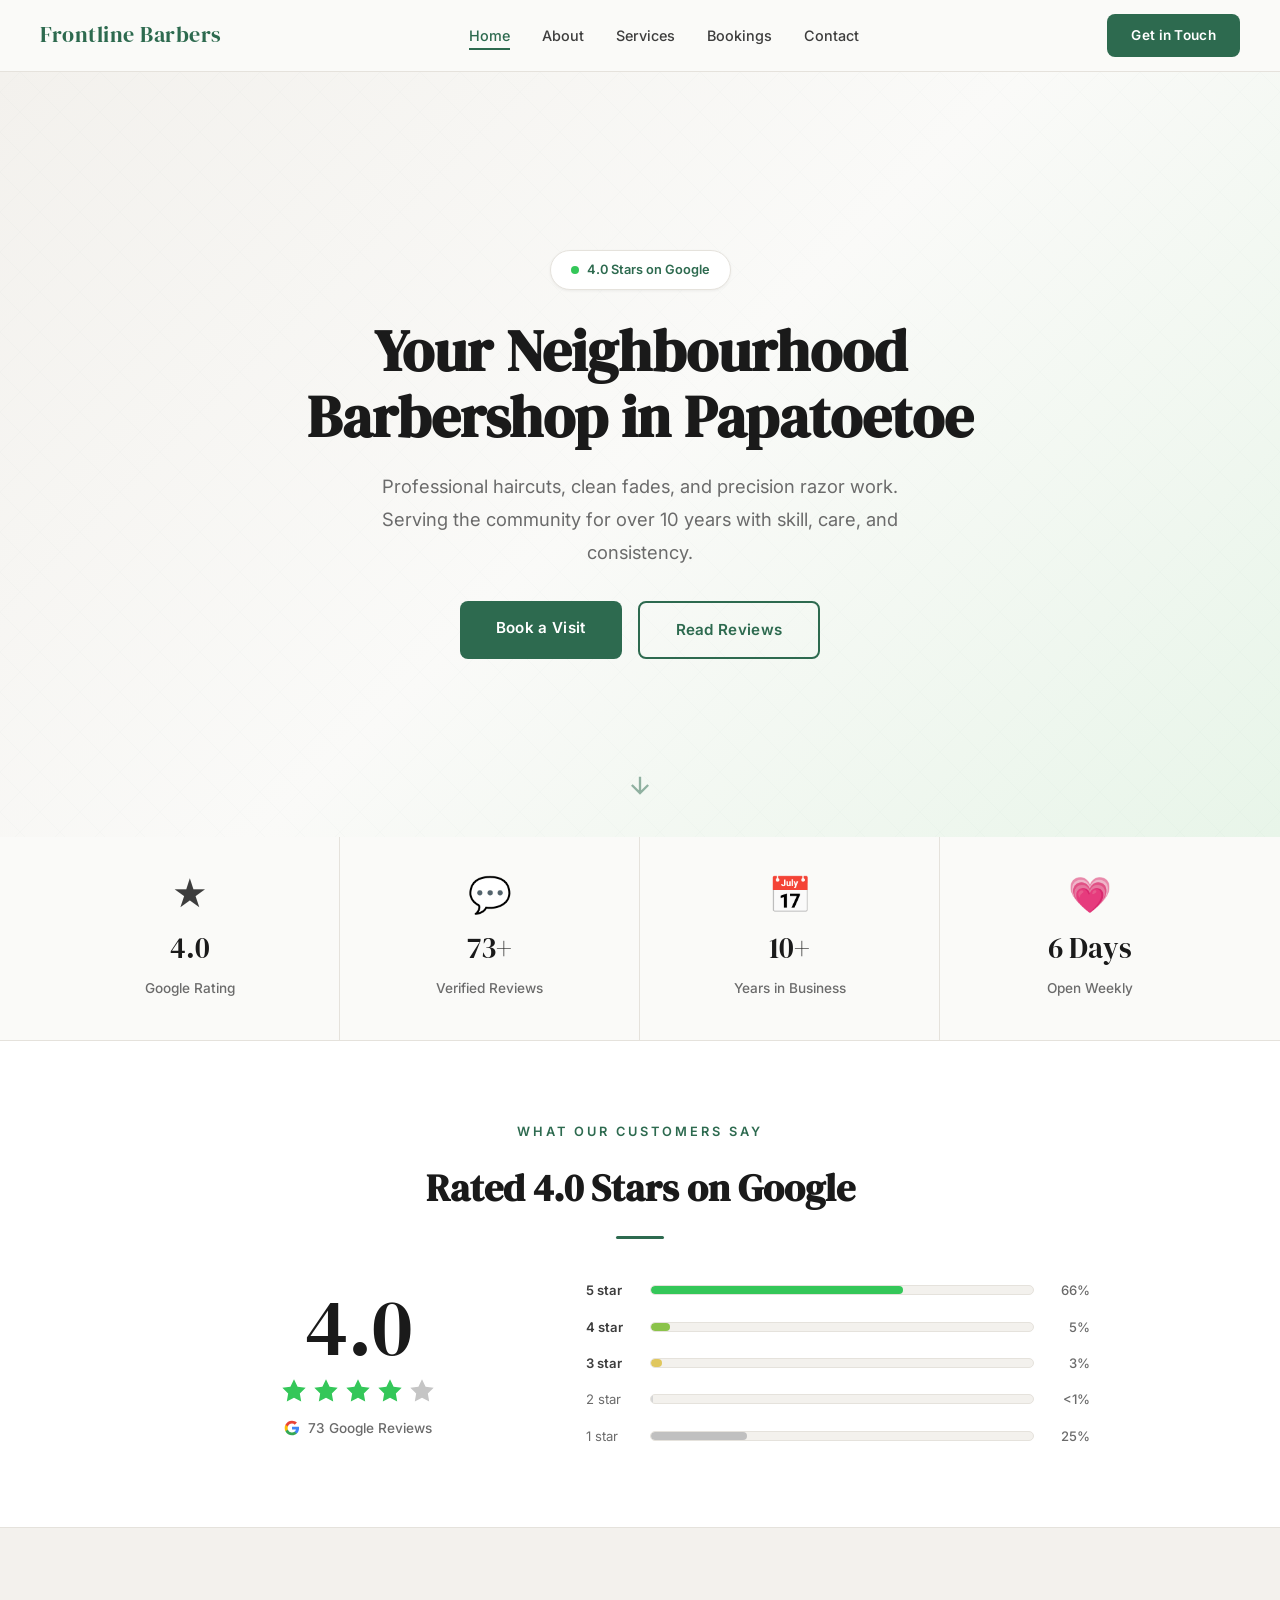
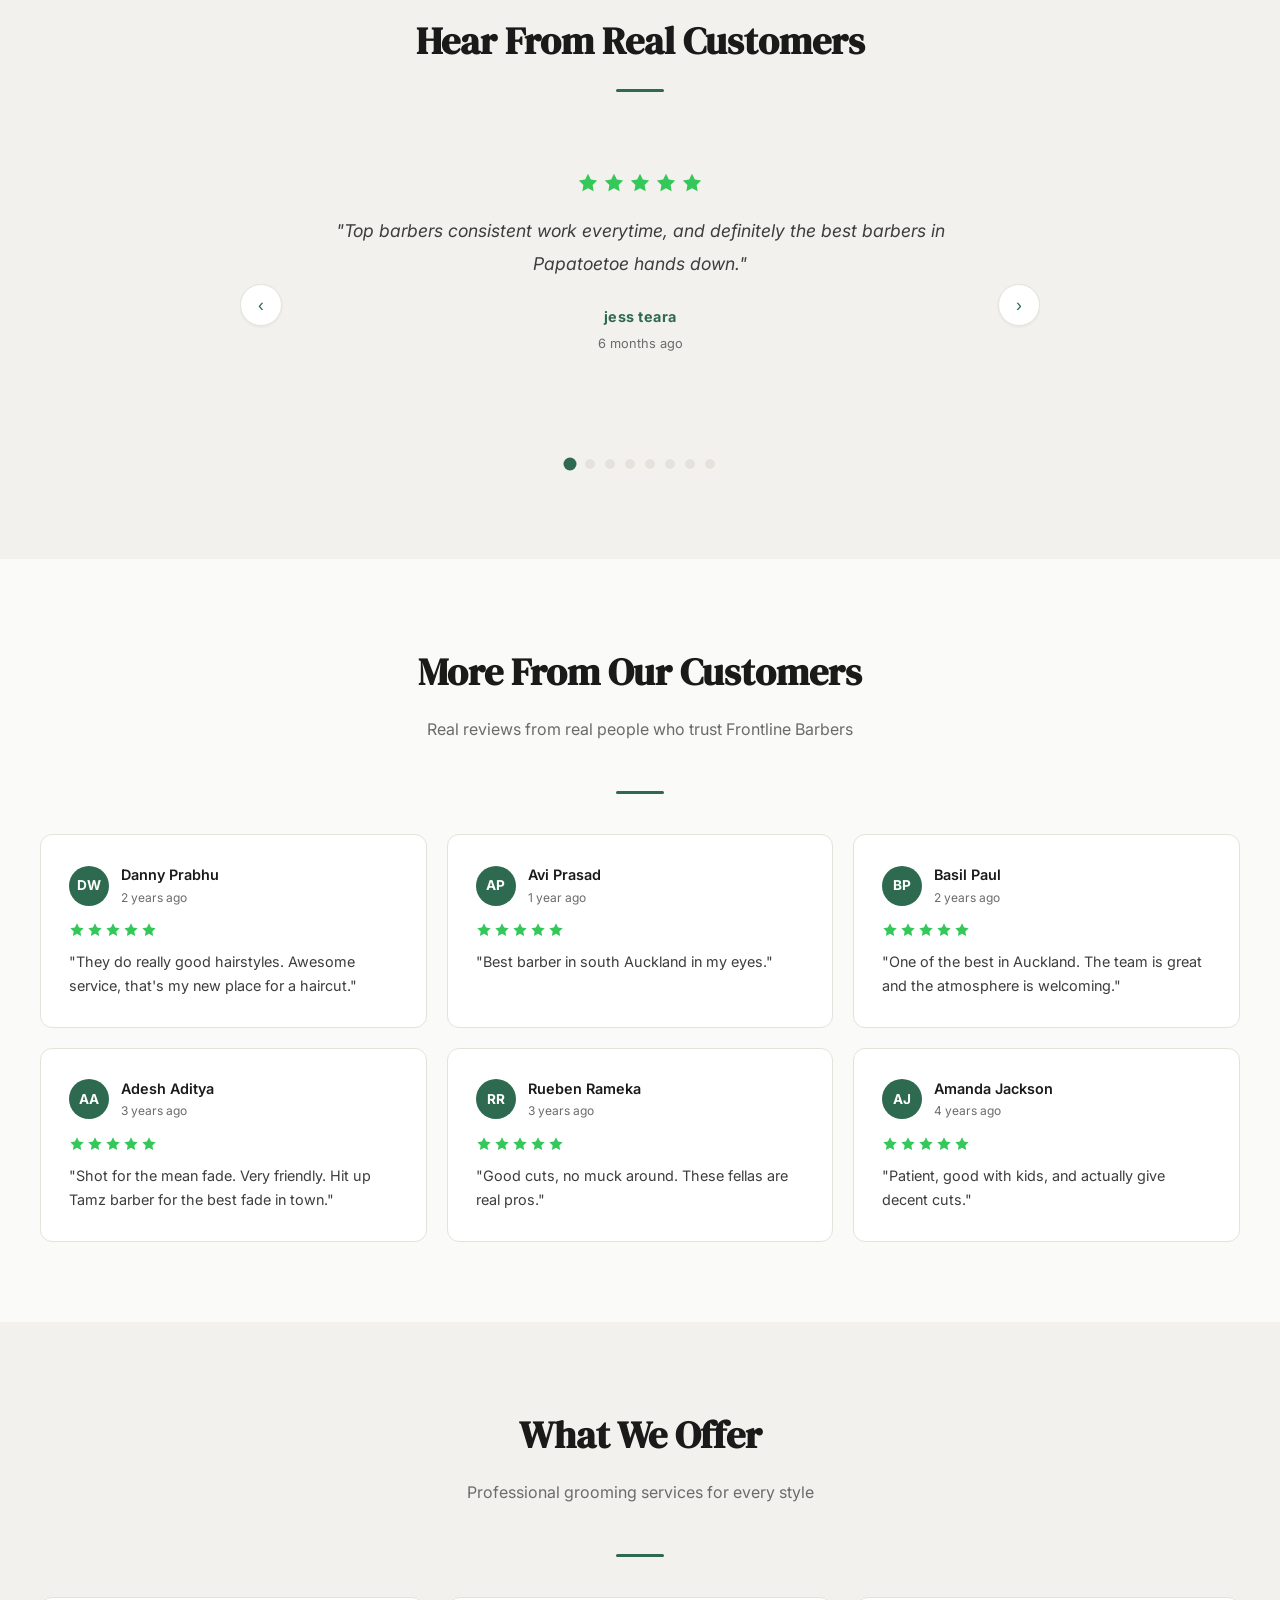
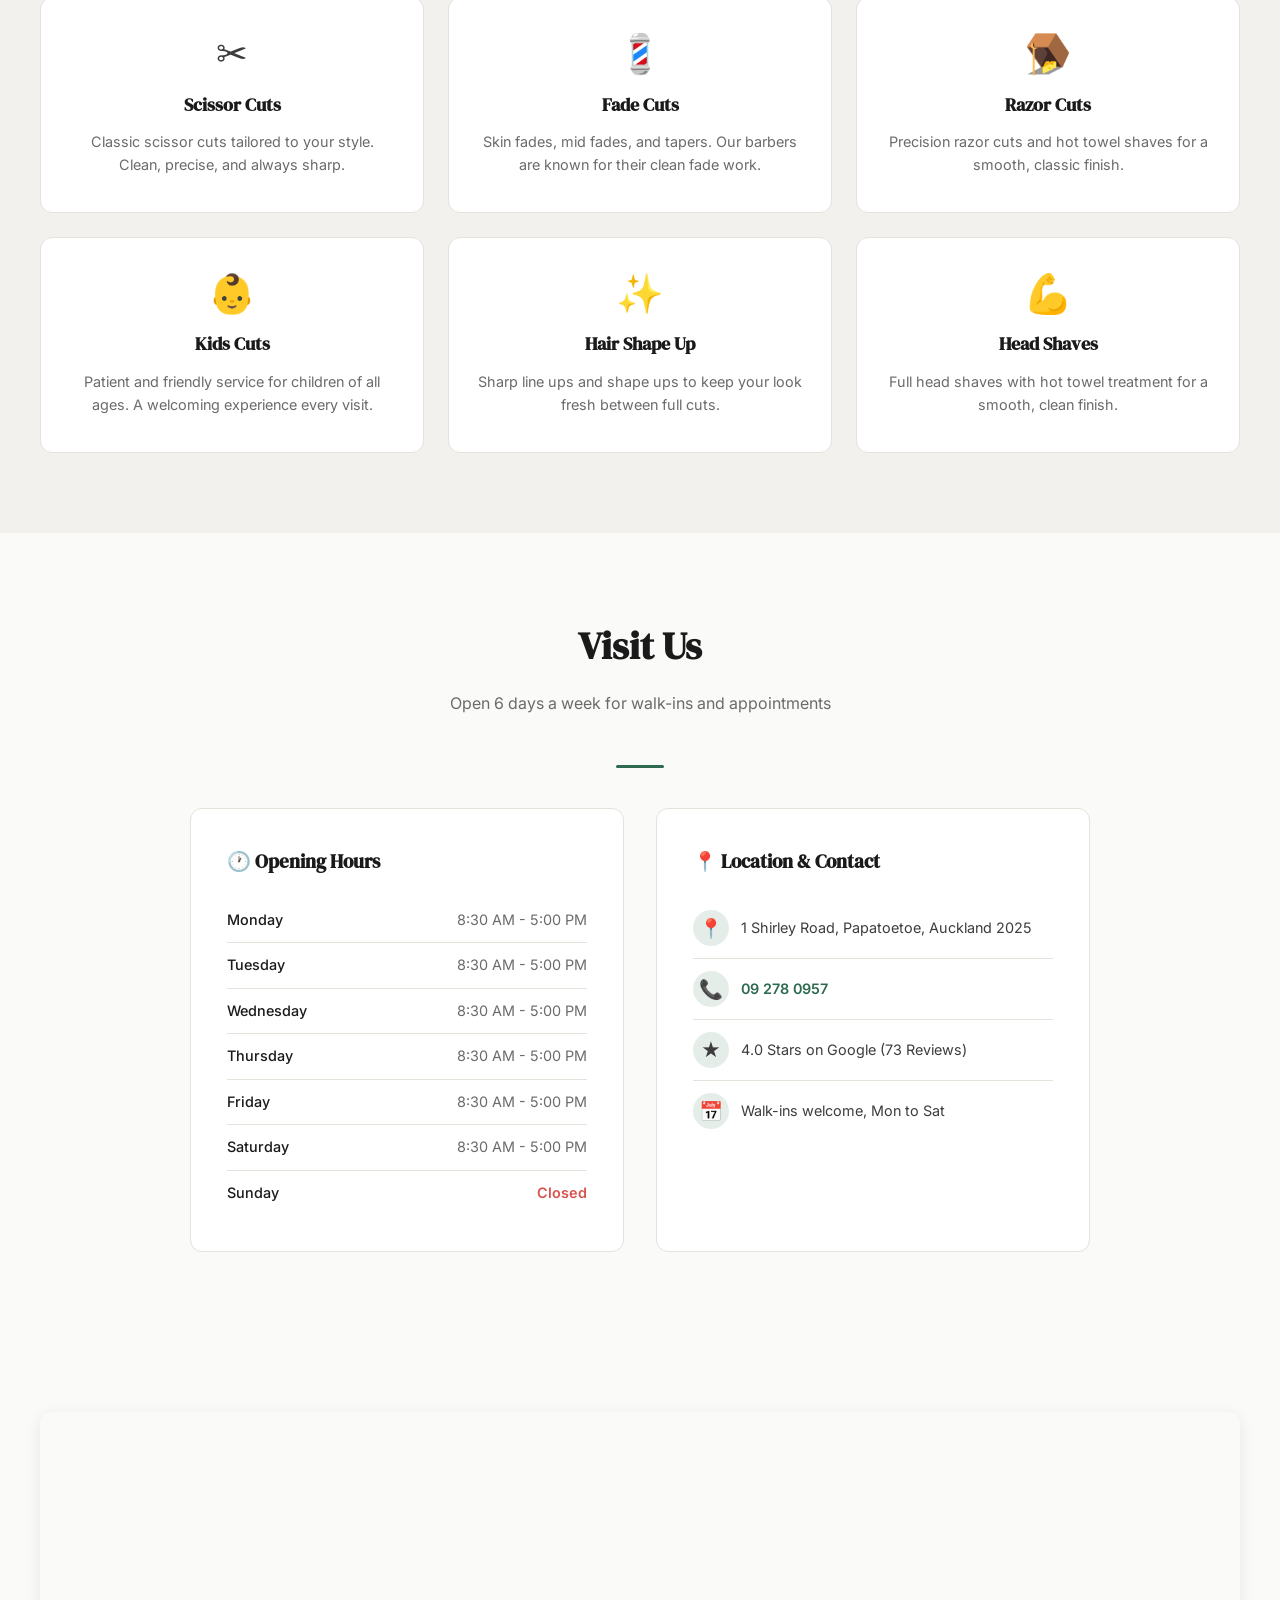
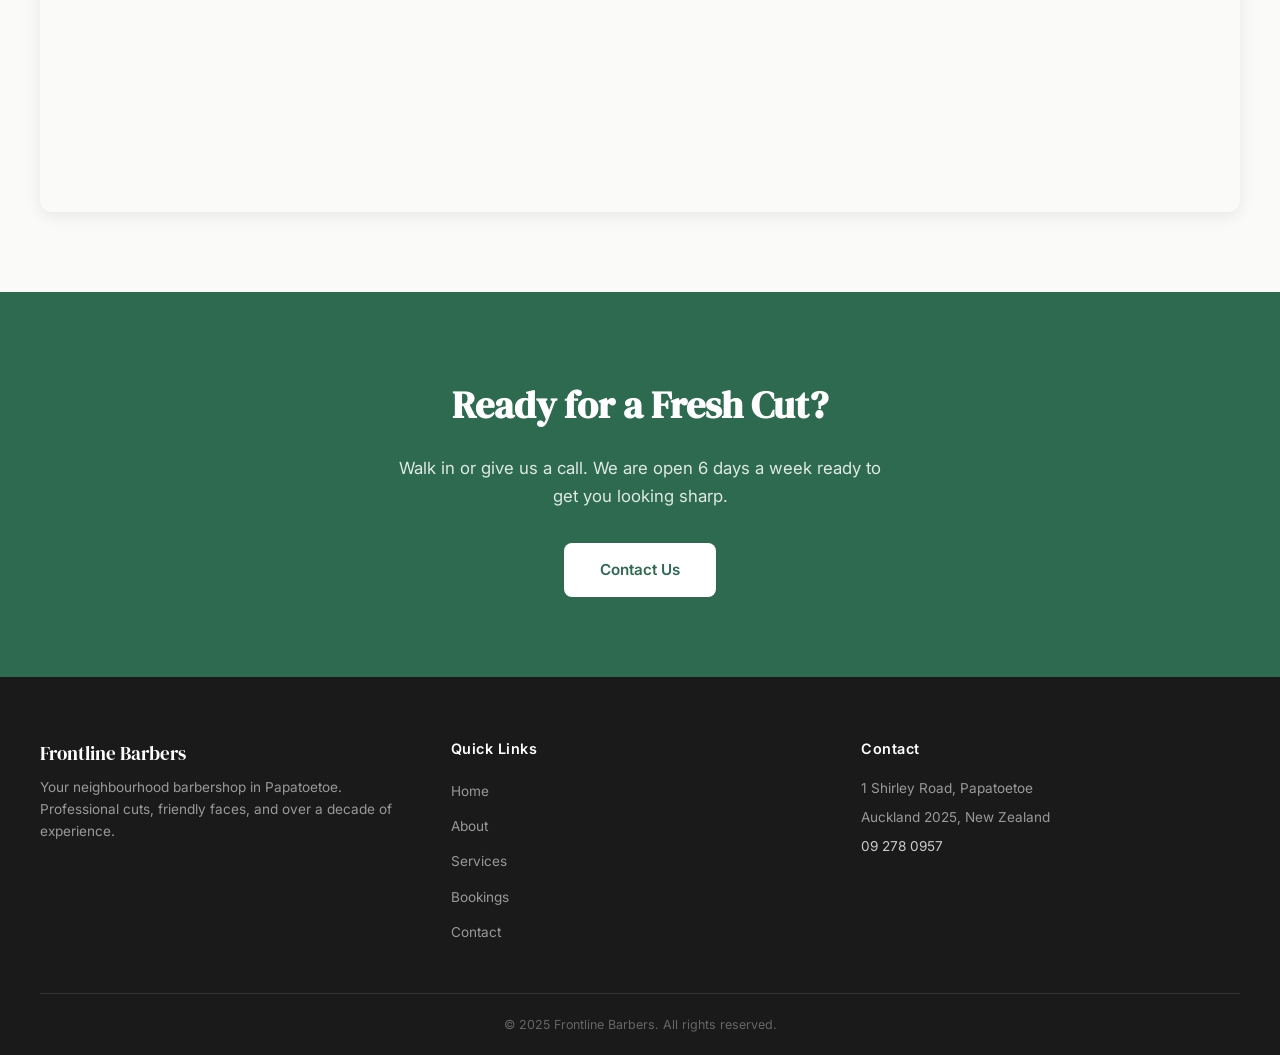
==== index.html @ 6a01b63f "feat: rebuild Frontline Barbers website with light palette and social proof focus" ====
<!DOCTYPE html>
<html lang="en">

<head>
    <meta charset="UTF-8">
    <meta name="viewport" content="width=device-width, initial-scale=1.0">
    <meta name="description"
        content="Frontline Barbers in Papatoetoe, Auckland. Rated 4.0 stars with 73+ Google reviews. Expert haircuts, fades, and razor cuts. Mon to Sat 8:30am to 5pm.">
    <title>Frontline Barbers | Papatoetoe's Trusted Barbershop</title>
    <link rel="preconnect" href="https://fonts.googleapis.com">
    <link rel="preconnect" href="https://fonts.gstatic.com" crossorigin>
    <link
        href="https://fonts.googleapis.com/css2?family=DM+Serif+Display&family=Inter:wght@300;400;500;600;700&display=swap"
        rel="stylesheet">
    <link rel="stylesheet" href="shared.css">
</head>

<body>
    <!-- ═══════════════ HEADER ═══════════════ -->
    <header class="site-header" id="site-header">
        <a href="./" class="logo">Frontline Barbers</a>
        <nav>
            <ul class="nav-links">
                <li><a href="./" class="active">Home</a></li>
                <li><a href="about/">About</a></li>
                <li><a href="services/">Services</a></li>
                <li><a href="bookings/">Bookings</a></li>
                <li><a href="contact/">Contact</a></li>
            </ul>
        </nav>
        <a href="contact/" class="header-cta">Get in Touch</a>
        <button class="hamburger" id="hamburger" aria-label="Menu">&#9776;</button>
    </header>

    <div class="mobile-nav" id="mobile-nav">
        <a href="./" class="active">Home</a>
        <a href="about/">About</a>
        <a href="services/">Services</a>
        <a href="bookings/">Bookings</a>
        <a href="contact/">Contact</a>
        <a href="contact/" class="mobile-cta">Get in Touch</a>
    </div>

    <!-- ═══════════════ HERO ═══════════════ -->
    <section class="hero" id="hero">
        <div class="hero-content">
            <div class="hero-badge">
                <span class="badge-dot"></span>
                4.0 Stars on Google
            </div>
            <h1>Your Neighbourhood Barbershop in Papatoetoe</h1>
            <p>Professional haircuts, clean fades, and precision razor work. Serving the community for over 10 years with skill, care, and consistency.</p>
            <div class="hero-actions">
                <a href="bookings/" class="btn-primary">Book a Visit</a>
                <a href="#reviews" class="btn-outline">Read Reviews</a>
            </div>
        </div>
        <div class="scroll-indicator">
            <svg viewBox="0 0 24 24"><path d="M12 5v14M5 12l7 7 7-7"/></svg>
        </div>
    </section>

    <!-- ═══════════════ TRUST STRIP ═══════════════ -->
    <section class="section" style="padding-top:0;padding-bottom:0;">
        <div class="trust-strip fade-in">
            <div class="trust-item">
                <div class="trust-icon">&#9733;</div>
                <div class="trust-number">4.0</div>
                <div class="trust-label">Google Rating</div>
            </div>
            <div class="trust-item">
                <div class="trust-icon">&#128172;</div>
                <div class="trust-number">73+</div>
                <div class="trust-label">Verified Reviews</div>
            </div>
            <div class="trust-item">
                <div class="trust-icon">&#128197;</div>
                <div class="trust-number">10+</div>
                <div class="trust-label">Years in Business</div>
            </div>
            <div class="trust-item">
                <div class="trust-icon">&#128151;</div>
                <div class="trust-number">6 Days</div>
                <div class="trust-label">Open Weekly</div>
            </div>
        </div>
    </section>

    <!-- ═══════════════ SOCIAL PROOF ═══════════════ -->
    <section class="social-proof-section" id="reviews">
        <p class="section-subtitle" style="margin-bottom:12px;font-size:0.8rem;font-weight:600;letter-spacing:3px;text-transform:uppercase;color:var(--color-accent);">What our customers say</p>
        <h2 class="section-title">Rated 4.0 Stars on Google</h2>
        <div class="accent-rule"></div>

        <div class="social-proof-grid">
            <div class="rating-left fade-in">
                <div class="rating-number" id="rating-counter">4.0</div>
                <div class="star-row" id="star-row">
                    <svg class="star-svg" viewBox="0 0 24 24"><polygon points="12,2 15.09,8.26 22,9.27 17,14.14 18.18,21.02 12,17.77 5.82,21.02 7,14.14 2,9.27 8.91,8.26" fill="#34C759"/></svg>
                    <svg class="star-svg" viewBox="0 0 24 24"><polygon points="12,2 15.09,8.26 22,9.27 17,14.14 18.18,21.02 12,17.77 5.82,21.02 7,14.14 2,9.27 8.91,8.26" fill="#34C759"/></svg>
                    <svg class="star-svg" viewBox="0 0 24 24"><polygon points="12,2 15.09,8.26 22,9.27 17,14.14 18.18,21.02 12,17.77 5.82,21.02 7,14.14 2,9.27 8.91,8.26" fill="#34C759"/></svg>
                    <svg class="star-svg" viewBox="0 0 24 24"><polygon points="12,2 15.09,8.26 22,9.27 17,14.14 18.18,21.02 12,17.77 5.82,21.02 7,14.14 2,9.27 8.91,8.26" fill="#34C759"/></svg>
                    <svg class="star-svg" viewBox="0 0 24 24">
                        <defs><linearGradient id="half-star"><stop offset="0%" stop-color="#34C759"/><stop offset="0%" stop-color="#C5C5C5"/></linearGradient></defs>
                        <polygon points="12,2 15.09,8.26 22,9.27 17,14.14 18.18,21.02 12,17.77 5.82,21.02 7,14.14 2,9.27 8.91,8.26" fill="#C5C5C5"/>
                    </svg>
                </div>
                <div class="rating-label">
                    <svg class="google-g" viewBox="0 0 24 24">
                        <path d="M22.56 12.25c0-.78-.07-1.53-.2-2.25H12v4.26h5.92a5.06 5.06 0 01-2.2 3.32v2.77h3.57c2.08-1.92 3.28-4.74 3.28-8.1z" fill="#4285F4"/>
                        <path d="M12 23c2.97 0 5.46-.98 7.28-2.66l-3.57-2.77c-.98.66-2.23 1.06-3.71 1.06-2.86 0-5.29-1.93-6.16-4.53H2.18v2.84C3.99 20.53 7.7 23 12 23z" fill="#34A853"/>
                        <path d="M5.84 14.09c-.22-.66-.35-1.36-.35-2.09s.13-1.43.35-2.09V7.07H2.18C1.43 8.55 1 10.22 1 12s.43 3.45 1.18 4.93l2.85-2.22.81-.62z" fill="#FBBC05"/>
                        <path d="M12 5.38c1.62 0 3.06.56 4.21 1.64l3.15-3.15C17.45 2.09 14.97 1 12 1 7.7 1 3.99 3.47 2.18 7.07l3.66 2.84c.87-2.6 3.3-4.53 6.16-4.53z" fill="#EA4335"/>
                    </svg>
                    73 Google Reviews
                </div>
            </div>

            <div class="bars-right">
                <div class="bar-row" data-delay="0">
                    <span class="bar-label">5 star</span>
                    <div class="bar-track">
                        <div class="bar-fill star-5" data-width="66"></div>
                    </div>
                    <span class="bar-percent">66%</span>
                </div>
                <div class="bar-row" data-delay="100">
                    <span class="bar-label">4 star</span>
                    <div class="bar-track">
                        <div class="bar-fill star-4" data-width="5"></div>
                    </div>
                    <span class="bar-percent">5%</span>
                </div>
                <div class="bar-row" data-delay="200">
                    <span class="bar-label">3 star</span>
                    <div class="bar-track">
                        <div class="bar-fill star-3" data-width="3"></div>
                    </div>
                    <span class="bar-percent">3%</span>
                </div>
                <div class="bar-row low-star" data-delay="300">
                    <span class="bar-label">2 star</span>
                    <div class="bar-track">
                        <div class="bar-fill star-2" style="width:2px !important;"></div>
                    </div>
                    <span class="bar-percent">&lt;1%</span>
                </div>
                <div class="bar-row low-star" data-delay="400">
                    <span class="bar-label">1 star</span>
                    <div class="bar-track">
                        <div class="bar-fill star-1" data-width="25"></div>
                    </div>
                    <span class="bar-percent">25%</span>
                </div>
            </div>
        </div>
    </section>

    <!-- ═══════════════ FEATURED REVIEWS CAROUSEL ═══════════════ -->
    <section class="section section-dark">
        <h2 class="section-title fade-in">Hear From Real Customers</h2>
        <div class="accent-rule"></div>

        <div class="review-carousel-wrapper">
            <button class="carousel-nav carousel-prev" id="carousel-prev" aria-label="Previous review">&#8249;</button>
            <button class="carousel-nav carousel-next" id="carousel-next" aria-label="Next review">&#8250;</button>

            <div class="review-carousel" id="review-carousel">
                <div class="review-slide">
                    <div class="review-stars">
                        <svg viewBox="0 0 24 24"><polygon points="12,2 15.09,8.26 22,9.27 17,14.14 18.18,21.02 12,17.77 5.82,21.02 7,14.14 2,9.27 8.91,8.26" fill="#34C759"/></svg>
                        <svg viewBox="0 0 24 24"><polygon points="12,2 15.09,8.26 22,9.27 17,14.14 18.18,21.02 12,17.77 5.82,21.02 7,14.14 2,9.27 8.91,8.26" fill="#34C759"/></svg>
                        <svg viewBox="0 0 24 24"><polygon points="12,2 15.09,8.26 22,9.27 17,14.14 18.18,21.02 12,17.77 5.82,21.02 7,14.14 2,9.27 8.91,8.26" fill="#34C759"/></svg>
                        <svg viewBox="0 0 24 24"><polygon points="12,2 15.09,8.26 22,9.27 17,14.14 18.18,21.02 12,17.77 5.82,21.02 7,14.14 2,9.27 8.91,8.26" fill="#34C759"/></svg>
                        <svg viewBox="0 0 24 24"><polygon points="12,2 15.09,8.26 22,9.27 17,14.14 18.18,21.02 12,17.77 5.82,21.02 7,14.14 2,9.27 8.91,8.26" fill="#34C759"/></svg>
                    </div>
                    <p class="review-text">"Top barbers consistent work everytime, and definitely the best barbers in Papatoetoe hands down."</p>
                    <p class="review-author">jess teara</p>
                    <p class="review-time">6 months ago</p>
                </div>

                <div class="review-slide">
                    <div class="review-stars">
                        <svg viewBox="0 0 24 24"><polygon points="12,2 15.09,8.26 22,9.27 17,14.14 18.18,21.02 12,17.77 5.82,21.02 7,14.14 2,9.27 8.91,8.26" fill="#34C759"/></svg>
                        <svg viewBox="0 0 24 24"><polygon points="12,2 15.09,8.26 22,9.27 17,14.14 18.18,21.02 12,17.77 5.82,21.02 7,14.14 2,9.27 8.91,8.26" fill="#34C759"/></svg>
                        <svg viewBox="0 0 24 24"><polygon points="12,2 15.09,8.26 22,9.27 17,14.14 18.18,21.02 12,17.77 5.82,21.02 7,14.14 2,9.27 8.91,8.26" fill="#34C759"/></svg>
                        <svg viewBox="0 0 24 24"><polygon points="12,2 15.09,8.26 22,9.27 17,14.14 18.18,21.02 12,17.77 5.82,21.02 7,14.14 2,9.27 8.91,8.26" fill="#34C759"/></svg>
                        <svg viewBox="0 0 24 24"><polygon points="12,2 15.09,8.26 22,9.27 17,14.14 18.18,21.02 12,17.77 5.82,21.02 7,14.14 2,9.27 8.91,8.26" fill="#34C759"/></svg>
                    </div>
                    <p class="review-text">"Great haircuts very professional good barbers been going for many years. I would recommend this barbershop to anyone."</p>
                    <p class="review-author">takbeer ali</p>
                    <p class="review-time">1 year ago</p>
                </div>

                <div class="review-slide">
                    <div class="review-stars">
                        <svg viewBox="0 0 24 24"><polygon points="12,2 15.09,8.26 22,9.27 17,14.14 18.18,21.02 12,17.77 5.82,21.02 7,14.14 2,9.27 8.91,8.26" fill="#34C759"/></svg>
                        <svg viewBox="0 0 24 24"><polygon points="12,2 15.09,8.26 22,9.27 17,14.14 18.18,21.02 12,17.77 5.82,21.02 7,14.14 2,9.27 8.91,8.26" fill="#34C759"/></svg>
                        <svg viewBox="0 0 24 24"><polygon points="12,2 15.09,8.26 22,9.27 17,14.14 18.18,21.02 12,17.77 5.82,21.02 7,14.14 2,9.27 8.91,8.26" fill="#34C759"/></svg>
                        <svg viewBox="0 0 24 24"><polygon points="12,2 15.09,8.26 22,9.27 17,14.14 18.18,21.02 12,17.77 5.82,21.02 7,14.14 2,9.27 8.91,8.26" fill="#34C759"/></svg>
                        <svg viewBox="0 0 24 24"><polygon points="12,2 15.09,8.26 22,9.27 17,14.14 18.18,21.02 12,17.77 5.82,21.02 7,14.14 2,9.27 8.91,8.26" fill="#34C759"/></svg>
                    </div>
                    <p class="review-text">"They did an amazing job, was very friendly and talkative and very professional. Best barbers around, been taking my kids for 5 years now."</p>
                    <p class="review-author">Faniza Ali</p>
                    <p class="review-time">1 year ago</p>
                </div>

                <div class="review-slide">
                    <div class="review-stars">
                        <svg viewBox="0 0 24 24"><polygon points="12,2 15.09,8.26 22,9.27 17,14.14 18.18,21.02 12,17.77 5.82,21.02 7,14.14 2,9.27 8.91,8.26" fill="#34C759"/></svg>
                        <svg viewBox="0 0 24 24"><polygon points="12,2 15.09,8.26 22,9.27 17,14.14 18.18,21.02 12,17.77 5.82,21.02 7,14.14 2,9.27 8.91,8.26" fill="#34C759"/></svg>
                        <svg viewBox="0 0 24 24"><polygon points="12,2 15.09,8.26 22,9.27 17,14.14 18.18,21.02 12,17.77 5.82,21.02 7,14.14 2,9.27 8.91,8.26" fill="#34C759"/></svg>
                        <svg viewBox="0 0 24 24"><polygon points="12,2 15.09,8.26 22,9.27 17,14.14 18.18,21.02 12,17.77 5.82,21.02 7,14.14 2,9.27 8.91,8.26" fill="#34C759"/></svg>
                        <svg viewBox="0 0 24 24"><polygon points="12,2 15.09,8.26 22,9.27 17,14.14 18.18,21.02 12,17.77 5.82,21.02 7,14.14 2,9.27 8.91,8.26" fill="#34C759"/></svg>
                    </div>
                    <p class="review-text">"Awesome service. Fixed my son's terrible haircut he got from another barber down the road. They took their time with his hair. Happy with the outcome. Will definitely be back."</p>
                    <p class="review-author">Barbara N</p>
                    <p class="review-time">2 years ago</p>
                </div>

                <div class="review-slide">
                    <div class="review-stars">
                        <svg viewBox="0 0 24 24"><polygon points="12,2 15.09,8.26 22,9.27 17,14.14 18.18,21.02 12,17.77 5.82,21.02 7,14.14 2,9.27 8.91,8.26" fill="#34C759"/></svg>
                        <svg viewBox="0 0 24 24"><polygon points="12,2 15.09,8.26 22,9.27 17,14.14 18.18,21.02 12,17.77 5.82,21.02 7,14.14 2,9.27 8.91,8.26" fill="#34C759"/></svg>
                        <svg viewBox="0 0 24 24"><polygon points="12,2 15.09,8.26 22,9.27 17,14.14 18.18,21.02 12,17.77 5.82,21.02 7,14.14 2,9.27 8.91,8.26" fill="#34C759"/></svg>
                        <svg viewBox="0 0 24 24"><polygon points="12,2 15.09,8.26 22,9.27 17,14.14 18.18,21.02 12,17.77 5.82,21.02 7,14.14 2,9.27 8.91,8.26" fill="#34C759"/></svg>
                        <svg viewBox="0 0 24 24"><polygon points="12,2 15.09,8.26 22,9.27 17,14.14 18.18,21.02 12,17.77 5.82,21.02 7,14.14 2,9.27 8.91,8.26" fill="#34C759"/></svg>
                    </div>
                    <p class="review-text">"One of the best in Auckland. The team is great. Great haircuts with reasonable prices. Tamrez and Team are Superstars."</p>
                    <p class="review-author">Mohammed Shah</p>
                    <p class="review-time">2 years ago</p>
                </div>

                <div class="review-slide">
                    <div class="review-stars">
                        <svg viewBox="0 0 24 24"><polygon points="12,2 15.09,8.26 22,9.27 17,14.14 18.18,21.02 12,17.77 5.82,21.02 7,14.14 2,9.27 8.91,8.26" fill="#34C759"/></svg>
                        <svg viewBox="0 0 24 24"><polygon points="12,2 15.09,8.26 22,9.27 17,14.14 18.18,21.02 12,17.77 5.82,21.02 7,14.14 2,9.27 8.91,8.26" fill="#34C759"/></svg>
                        <svg viewBox="0 0 24 24"><polygon points="12,2 15.09,8.26 22,9.27 17,14.14 18.18,21.02 12,17.77 5.82,21.02 7,14.14 2,9.27 8.91,8.26" fill="#34C759"/></svg>
                        <svg viewBox="0 0 24 24"><polygon points="12,2 15.09,8.26 22,9.27 17,14.14 18.18,21.02 12,17.77 5.82,21.02 7,14.14 2,9.27 8.91,8.26" fill="#34C759"/></svg>
                        <svg viewBox="0 0 24 24"><polygon points="12,2 15.09,8.26 22,9.27 17,14.14 18.18,21.02 12,17.77 5.82,21.02 7,14.14 2,9.27 8.91,8.26" fill="#34C759"/></svg>
                    </div>
                    <p class="review-text">"We are from Brisbane and I was looking for a last min barber for my son. This barber was really good. Gave exactly what my son asked for. Reasonable price, highly recommend."</p>
                    <p class="review-author">New Era Netball Club</p>
                    <p class="review-time">3 years ago</p>
                </div>

                <div class="review-slide">
                    <div class="review-stars">
                        <svg viewBox="0 0 24 24"><polygon points="12,2 15.09,8.26 22,9.27 17,14.14 18.18,21.02 12,17.77 5.82,21.02 7,14.14 2,9.27 8.91,8.26" fill="#34C759"/></svg>
                        <svg viewBox="0 0 24 24"><polygon points="12,2 15.09,8.26 22,9.27 17,14.14 18.18,21.02 12,17.77 5.82,21.02 7,14.14 2,9.27 8.91,8.26" fill="#34C759"/></svg>
                        <svg viewBox="0 0 24 24"><polygon points="12,2 15.09,8.26 22,9.27 17,14.14 18.18,21.02 12,17.77 5.82,21.02 7,14.14 2,9.27 8.91,8.26" fill="#34C759"/></svg>
                        <svg viewBox="0 0 24 24"><polygon points="12,2 15.09,8.26 22,9.27 17,14.14 18.18,21.02 12,17.77 5.82,21.02 7,14.14 2,9.27 8.91,8.26" fill="#34C759"/></svg>
                        <svg viewBox="0 0 24 24"><polygon points="12,2 15.09,8.26 22,9.27 17,14.14 18.18,21.02 12,17.77 5.82,21.02 7,14.14 2,9.27 8.91,8.26" fill="#34C759"/></svg>
                    </div>
                    <p class="review-text">"Taken my partner here twice now. Absolute best! Good cuts, no muck around. These fellas are real pros."</p>
                    <p class="review-author">Bronwyn Bell</p>
                    <p class="review-time">2 years ago</p>
                </div>

                <div class="review-slide">
                    <div class="review-stars">
                        <svg viewBox="0 0 24 24"><polygon points="12,2 15.09,8.26 22,9.27 17,14.14 18.18,21.02 12,17.77 5.82,21.02 7,14.14 2,9.27 8.91,8.26" fill="#34C759"/></svg>
                        <svg viewBox="0 0 24 24"><polygon points="12,2 15.09,8.26 22,9.27 17,14.14 18.18,21.02 12,17.77 5.82,21.02 7,14.14 2,9.27 8.91,8.26" fill="#34C759"/></svg>
                        <svg viewBox="0 0 24 24"><polygon points="12,2 15.09,8.26 22,9.27 17,14.14 18.18,21.02 12,17.77 5.82,21.02 7,14.14 2,9.27 8.91,8.26" fill="#34C759"/></svg>
                        <svg viewBox="0 0 24 24"><polygon points="12,2 15.09,8.26 22,9.27 17,14.14 18.18,21.02 12,17.77 5.82,21.02 7,14.14 2,9.27 8.91,8.26" fill="#34C759"/></svg>
                        <svg viewBox="0 0 24 24"><polygon points="12,2 15.09,8.26 22,9.27 17,14.14 18.18,21.02 12,17.77 5.82,21.02 7,14.14 2,9.27 8.91,8.26" fill="#34C759"/></svg>
                    </div>
                    <p class="review-text">"Come here since my son was 1 years old, he's now 10. They do really good hairstyles, awesome service."</p>
                    <p class="review-author">Rosa Leuelu</p>
                    <p class="review-time">4 years ago</p>
                </div>
            </div>

            <div class="carousel-dots" id="carousel-dots"></div>
        </div>
    </section>

    <!-- ═══════════════ REVIEW WALL ═══════════════ -->
    <section class="section">
        <h2 class="section-title fade-in">More From Our Customers</h2>
        <p class="section-subtitle">Real reviews from real people who trust Frontline Barbers</p>
        <div class="accent-rule"></div>

        <div class="review-wall">
            <div class="review-card fade-in">
                <div class="review-card-header">
                    <div class="review-avatar">DW</div>
                    <div class="review-card-meta">
                        <div class="review-card-name">Danny Prabhu</div>
                        <div class="review-card-date">2 years ago</div>
                    </div>
                </div>
                <div class="review-card-stars">
                    <svg viewBox="0 0 24 24"><polygon points="12,2 15.09,8.26 22,9.27 17,14.14 18.18,21.02 12,17.77 5.82,21.02 7,14.14 2,9.27 8.91,8.26" fill="#34C759"/></svg>
                    <svg viewBox="0 0 24 24"><polygon points="12,2 15.09,8.26 22,9.27 17,14.14 18.18,21.02 12,17.77 5.82,21.02 7,14.14 2,9.27 8.91,8.26" fill="#34C759"/></svg>
                    <svg viewBox="0 0 24 24"><polygon points="12,2 15.09,8.26 22,9.27 17,14.14 18.18,21.02 12,17.77 5.82,21.02 7,14.14 2,9.27 8.91,8.26" fill="#34C759"/></svg>
                    <svg viewBox="0 0 24 24"><polygon points="12,2 15.09,8.26 22,9.27 17,14.14 18.18,21.02 12,17.77 5.82,21.02 7,14.14 2,9.27 8.91,8.26" fill="#34C759"/></svg>
                    <svg viewBox="0 0 24 24"><polygon points="12,2 15.09,8.26 22,9.27 17,14.14 18.18,21.02 12,17.77 5.82,21.02 7,14.14 2,9.27 8.91,8.26" fill="#34C759"/></svg>
                </div>
                <p class="review-card-text">"They do really good hairstyles. Awesome service, that's my new place for a haircut."</p>
            </div>

            <div class="review-card fade-in">
                <div class="review-card-header">
                    <div class="review-avatar">AP</div>
                    <div class="review-card-meta">
                        <div class="review-card-name">Avi Prasad</div>
                        <div class="review-card-date">1 year ago</div>
                    </div>
                </div>
                <div class="review-card-stars">
                    <svg viewBox="0 0 24 24"><polygon points="12,2 15.09,8.26 22,9.27 17,14.14 18.18,21.02 12,17.77 5.82,21.02 7,14.14 2,9.27 8.91,8.26" fill="#34C759"/></svg>
                    <svg viewBox="0 0 24 24"><polygon points="12,2 15.09,8.26 22,9.27 17,14.14 18.18,21.02 12,17.77 5.82,21.02 7,14.14 2,9.27 8.91,8.26" fill="#34C759"/></svg>
                    <svg viewBox="0 0 24 24"><polygon points="12,2 15.09,8.26 22,9.27 17,14.14 18.18,21.02 12,17.77 5.82,21.02 7,14.14 2,9.27 8.91,8.26" fill="#34C759"/></svg>
                    <svg viewBox="0 0 24 24"><polygon points="12,2 15.09,8.26 22,9.27 17,14.14 18.18,21.02 12,17.77 5.82,21.02 7,14.14 2,9.27 8.91,8.26" fill="#34C759"/></svg>
                    <svg viewBox="0 0 24 24"><polygon points="12,2 15.09,8.26 22,9.27 17,14.14 18.18,21.02 12,17.77 5.82,21.02 7,14.14 2,9.27 8.91,8.26" fill="#34C759"/></svg>
                </div>
                <p class="review-card-text">"Best barber in south Auckland in my eyes."</p>
            </div>

            <div class="review-card fade-in">
                <div class="review-card-header">
                    <div class="review-avatar">BP</div>
                    <div class="review-card-meta">
                        <div class="review-card-name">Basil Paul</div>
                        <div class="review-card-date">2 years ago</div>
                    </div>
                </div>
                <div class="review-card-stars">
                    <svg viewBox="0 0 24 24"><polygon points="12,2 15.09,8.26 22,9.27 17,14.14 18.18,21.02 12,17.77 5.82,21.02 7,14.14 2,9.27 8.91,8.26" fill="#34C759"/></svg>
                    <svg viewBox="0 0 24 24"><polygon points="12,2 15.09,8.26 22,9.27 17,14.14 18.18,21.02 12,17.77 5.82,21.02 7,14.14 2,9.27 8.91,8.26" fill="#34C759"/></svg>
                    <svg viewBox="0 0 24 24"><polygon points="12,2 15.09,8.26 22,9.27 17,14.14 18.18,21.02 12,17.77 5.82,21.02 7,14.14 2,9.27 8.91,8.26" fill="#34C759"/></svg>
                    <svg viewBox="0 0 24 24"><polygon points="12,2 15.09,8.26 22,9.27 17,14.14 18.18,21.02 12,17.77 5.82,21.02 7,14.14 2,9.27 8.91,8.26" fill="#34C759"/></svg>
                    <svg viewBox="0 0 24 24"><polygon points="12,2 15.09,8.26 22,9.27 17,14.14 18.18,21.02 12,17.77 5.82,21.02 7,14.14 2,9.27 8.91,8.26" fill="#34C759"/></svg>
                </div>
                <p class="review-card-text">"One of the best in Auckland. The team is great and the atmosphere is welcoming."</p>
            </div>

            <div class="review-card fade-in">
                <div class="review-card-header">
                    <div class="review-avatar">AA</div>
                    <div class="review-card-meta">
                        <div class="review-card-name">Adesh Aditya</div>
                        <div class="review-card-date">3 years ago</div>
                    </div>
                </div>
                <div class="review-card-stars">
                    <svg viewBox="0 0 24 24"><polygon points="12,2 15.09,8.26 22,9.27 17,14.14 18.18,21.02 12,17.77 5.82,21.02 7,14.14 2,9.27 8.91,8.26" fill="#34C759"/></svg>
                    <svg viewBox="0 0 24 24"><polygon points="12,2 15.09,8.26 22,9.27 17,14.14 18.18,21.02 12,17.77 5.82,21.02 7,14.14 2,9.27 8.91,8.26" fill="#34C759"/></svg>
                    <svg viewBox="0 0 24 24"><polygon points="12,2 15.09,8.26 22,9.27 17,14.14 18.18,21.02 12,17.77 5.82,21.02 7,14.14 2,9.27 8.91,8.26" fill="#34C759"/></svg>
                    <svg viewBox="0 0 24 24"><polygon points="12,2 15.09,8.26 22,9.27 17,14.14 18.18,21.02 12,17.77 5.82,21.02 7,14.14 2,9.27 8.91,8.26" fill="#34C759"/></svg>
                    <svg viewBox="0 0 24 24"><polygon points="12,2 15.09,8.26 22,9.27 17,14.14 18.18,21.02 12,17.77 5.82,21.02 7,14.14 2,9.27 8.91,8.26" fill="#34C759"/></svg>
                </div>
                <p class="review-card-text">"Shot for the mean fade. Very friendly. Hit up Tamz barber for the best fade in town."</p>
            </div>

            <div class="review-card fade-in">
                <div class="review-card-header">
                    <div class="review-avatar">RR</div>
                    <div class="review-card-meta">
                        <div class="review-card-name">Rueben Rameka</div>
                        <div class="review-card-date">3 years ago</div>
                    </div>
                </div>
                <div class="review-card-stars">
                    <svg viewBox="0 0 24 24"><polygon points="12,2 15.09,8.26 22,9.27 17,14.14 18.18,21.02 12,17.77 5.82,21.02 7,14.14 2,9.27 8.91,8.26" fill="#34C759"/></svg>
                    <svg viewBox="0 0 24 24"><polygon points="12,2 15.09,8.26 22,9.27 17,14.14 18.18,21.02 12,17.77 5.82,21.02 7,14.14 2,9.27 8.91,8.26" fill="#34C759"/></svg>
                    <svg viewBox="0 0 24 24"><polygon points="12,2 15.09,8.26 22,9.27 17,14.14 18.18,21.02 12,17.77 5.82,21.02 7,14.14 2,9.27 8.91,8.26" fill="#34C759"/></svg>
                    <svg viewBox="0 0 24 24"><polygon points="12,2 15.09,8.26 22,9.27 17,14.14 18.18,21.02 12,17.77 5.82,21.02 7,14.14 2,9.27 8.91,8.26" fill="#34C759"/></svg>
                    <svg viewBox="0 0 24 24"><polygon points="12,2 15.09,8.26 22,9.27 17,14.14 18.18,21.02 12,17.77 5.82,21.02 7,14.14 2,9.27 8.91,8.26" fill="#34C759"/></svg>
                </div>
                <p class="review-card-text">"Good cuts, no muck around. These fellas are real pros."</p>
            </div>

            <div class="review-card fade-in">
                <div class="review-card-header">
                    <div class="review-avatar">AJ</div>
                    <div class="review-card-meta">
                        <div class="review-card-name">Amanda Jackson</div>
                        <div class="review-card-date">4 years ago</div>
                    </div>
                </div>
                <div class="review-card-stars">
                    <svg viewBox="0 0 24 24"><polygon points="12,2 15.09,8.26 22,9.27 17,14.14 18.18,21.02 12,17.77 5.82,21.02 7,14.14 2,9.27 8.91,8.26" fill="#34C759"/></svg>
                    <svg viewBox="0 0 24 24"><polygon points="12,2 15.09,8.26 22,9.27 17,14.14 18.18,21.02 12,17.77 5.82,21.02 7,14.14 2,9.27 8.91,8.26" fill="#34C759"/></svg>
                    <svg viewBox="0 0 24 24"><polygon points="12,2 15.09,8.26 22,9.27 17,14.14 18.18,21.02 12,17.77 5.82,21.02 7,14.14 2,9.27 8.91,8.26" fill="#34C759"/></svg>
                    <svg viewBox="0 0 24 24"><polygon points="12,2 15.09,8.26 22,9.27 17,14.14 18.18,21.02 12,17.77 5.82,21.02 7,14.14 2,9.27 8.91,8.26" fill="#34C759"/></svg>
                    <svg viewBox="0 0 24 24"><polygon points="12,2 15.09,8.26 22,9.27 17,14.14 18.18,21.02 12,17.77 5.82,21.02 7,14.14 2,9.27 8.91,8.26" fill="#34C759"/></svg>
                </div>
                <p class="review-card-text">"Patient, good with kids, and actually give decent cuts."</p>
            </div>
        </div>
    </section>

    <!-- ═══════════════ SERVICES PREVIEW ═══════════════ -->
    <section class="section section-dark">
        <h2 class="section-title fade-in">What We Offer</h2>
        <p class="section-subtitle">Professional grooming services for every style</p>
        <div class="accent-rule"></div>

        <div class="services-grid">
            <div class="service-card scale-in">
                <div class="service-icon">&#9986;</div>
                <h3>Scissor Cuts</h3>
                <p>Classic scissor cuts tailored to your style. Clean, precise, and always sharp.</p>
            </div>
            <div class="service-card scale-in">
                <div class="service-icon">&#128136;</div>
                <h3>Fade Cuts</h3>
                <p>Skin fades, mid fades, and tapers. Our barbers are known for their clean fade work.</p>
            </div>
            <div class="service-card scale-in">
                <div class="service-icon">&#129700;</div>
                <h3>Razor Cuts</h3>
                <p>Precision razor cuts and hot towel shaves for a smooth, classic finish.</p>
            </div>
            <div class="service-card scale-in">
                <div class="service-icon">&#128118;</div>
                <h3>Kids Cuts</h3>
                <p>Patient and friendly service for children of all ages. A welcoming experience every visit.</p>
            </div>
            <div class="service-card scale-in">
                <div class="service-icon">&#10024;</div>
                <h3>Hair Shape Up</h3>
                <p>Sharp line ups and shape ups to keep your look fresh between full cuts.</p>
            </div>
            <div class="service-card scale-in">
                <div class="service-icon">&#128170;</div>
                <h3>Head Shaves</h3>
                <p>Full head shaves with hot towel treatment for a smooth, clean finish.</p>
            </div>
        </div>
    </section>

    <!-- ═══════════════ HOURS & LOCATION ═══════════════ -->
    <section class="section">
        <h2 class="section-title fade-in">Visit Us</h2>
        <p class="section-subtitle">Open 6 days a week for walk-ins and appointments</p>
        <div class="accent-rule"></div>

        <div class="info-grid">
            <div class="info-card fade-in-left">
                <h3>&#128336; Opening Hours</h3>
                <ul class="hours-list">
                    <li><span class="day">Monday</span><span class="time">8:30 AM - 5:00 PM</span></li>
                    <li><span class="day">Tuesday</span><span class="time">8:30 AM - 5:00 PM</span></li>
                    <li><span class="day">Wednesday</span><span class="time">8:30 AM - 5:00 PM</span></li>
                    <li><span class="day">Thursday</span><span class="time">8:30 AM - 5:00 PM</span></li>
                    <li><span class="day">Friday</span><span class="time">8:30 AM - 5:00 PM</span></li>
                    <li><span class="day">Saturday</span><span class="time">8:30 AM - 5:00 PM</span></li>
                    <li class="closed"><span class="day">Sunday</span><span class="time">Closed</span></li>
                </ul>
            </div>

            <div class="info-card fade-in-right">
                <h3>&#128205; Location & Contact</h3>
                <ul class="contact-info-list">
                    <li>
                        <span class="contact-icon">&#128205;</span>
                        <span>1 Shirley Road, Papatoetoe, Auckland 2025</span>
                    </li>
                    <li>
                        <span class="contact-icon">&#128222;</span>
                        <span><a href="tel:092780957" style="color:var(--color-accent);font-weight:600;">09 278 0957</a></span>
                    </li>
                    <li>
                        <span class="contact-icon">&#9733;</span>
                        <span>4.0 Stars on Google (73 Reviews)</span>
                    </li>
                    <li>
                        <span class="contact-icon">&#128197;</span>
                        <span>Walk-ins welcome, Mon to Sat</span>
                    </li>
                </ul>
            </div>
        </div>
    </section>

    <!-- ═══════════════ MAP ═══════════════ -->
    <section class="map-section">
        <iframe
            src="https://www.google.com/maps/embed/v1/place?key=AIzaSyB2cBQhTIJDTxo57UCESyw4J--r7Tttf4o&q=place_id:ChIJUTrTQuBPDW0RsaS3WvOi5_I&zoom=16"
            width="100%" height="400" style="border:0;" allowfullscreen loading="lazy"
            referrerpolicy="no-referrer-when-downgrade" title="Frontline Barbers Location"></iframe>
    </section>

    <!-- ═══════════════ CTA ═══════════════ -->
    <section class="cta-section">
        <h2>Ready for a Fresh Cut?</h2>
        <p>Walk in or give us a call. We are open 6 days a week ready to get you looking sharp.</p>
        <a href="contact/" class="btn-white">Contact Us</a>
    </section>

    <!-- ═══════════════ FOOTER ═══════════════ -->
    <footer class="site-footer">
        <div class="footer-grid">
            <div class="footer-brand">
                <div class="footer-logo">Frontline Barbers</div>
                <p class="footer-tagline">Your neighbourhood barbershop in Papatoetoe. Professional cuts, friendly faces, and over a decade of experience.</p>
            </div>
            <div class="footer-nav">
                <h4>Quick Links</h4>
                <ul>
                    <li><a href="./">Home</a></li>
                    <li><a href="about/">About</a></li>
                    <li><a href="services/">Services</a></li>
                    <li><a href="bookings/">Bookings</a></li>
                    <li><a href="contact/">Contact</a></li>
                </ul>
            </div>
            <div class="footer-contact">
                <h4>Contact</h4>
                <p>1 Shirley Road, Papatoetoe</p>
                <p>Auckland 2025, New Zealand</p>
                <p><a href="tel:092780957" style="color:#ccc;">09 278 0957</a></p>
            </div>
        </div>
        <div class="footer-bottom">
            <p>&copy; 2025 Frontline Barbers. All rights reserved.</p>
        </div>
    </footer>

    <!-- ═══════════════ SCRIPTS ═══════════════ -->
    <script>
        // Mobile nav toggle
        const hamburger = document.getElementById('hamburger');
        const mobileNav = document.getElementById('mobile-nav');
        hamburger.addEventListener('click', () => {
            mobileNav.classList.toggle('open');
            hamburger.innerHTML = mobileNav.classList.contains('open') ? '&#10005;' : '&#9776;';
        });

        // Scroll animations
        const observerOptions = { threshold: 0.15, rootMargin: '0px 0px -40px 0px' };
        const observer = new IntersectionObserver((entries) => {
            entries.forEach(entry => {
                if (entry.isIntersecting) {
                    entry.target.classList.add('visible');
                    observer.unobserve(entry.target);
                }
            });
        }, observerOptions);

        document.querySelectorAll('.fade-in, .fade-in-left, .fade-in-right, .scale-in').forEach(el => {
            observer.observe(el);
        });

        // Star animation
        const starObserver = new IntersectionObserver((entries) => {
            entries.forEach(entry => {
                if (entry.isIntersecting) {
                    const stars = entry.target.querySelectorAll('.star-svg');
                    stars.forEach((star, i) => {
                        setTimeout(() => star.classList.add('visible'), i * 150);
                    });
                    starObserver.unobserve(entry.target);
                }
            });
        }, { threshold: 0.5 });

        const starRow = document.getElementById('star-row');
        if (starRow) starObserver.observe(starRow);

        // Bar animation
        const barObserver = new IntersectionObserver((entries) => {
            entries.forEach(entry => {
                if (entry.isIntersecting) {
                    const rows = entry.target.querySelectorAll('.bar-row');
                    rows.forEach((row, i) => {
                        setTimeout(() => {
                            row.classList.add('visible');
                            const fill = row.querySelector('.bar-fill');
                            if (fill && fill.dataset.width) {
                                fill.style.width = fill.dataset.width + '%';
                            }
                        }, i * 120);
                    });
                    barObserver.unobserve(entry.target);
                }
            });
        }, { threshold: 0.3 });

        const barsRight = document.querySelector('.bars-right');
        if (barsRight) barObserver.observe(barsRight);

        // Review carousel
        const carousel = document.getElementById('review-carousel');
        const dotsContainer = document.getElementById('carousel-dots');
        const prevBtn = document.getElementById('carousel-prev');
        const nextBtn = document.getElementById('carousel-next');
        const slides = carousel ? carousel.querySelectorAll('.review-slide') : [];
        let currentSlide = 0;
        let autoplayInterval;

        function createDots() {
            if (!dotsContainer) return;
            slides.forEach((_, i) => {
                const dot = document.createElement('button');
                dot.classList.add('carousel-dot');
                if (i === 0) dot.classList.add('active');
                dot.addEventListener('click', () => goToSlide(i));
                dotsContainer.appendChild(dot);
            });
        }

        function goToSlide(index) {
            currentSlide = index;
            if (carousel) carousel.style.transform = `translateX(-${index * 100}%)`;
            const dots = dotsContainer ? dotsContainer.querySelectorAll('.carousel-dot') : [];
            dots.forEach((d, i) => {
                d.classList.toggle('active', i === index);
            });
            resetAutoplay();
        }

        function nextSlide() { goToSlide((currentSlide + 1) % slides.length); }
        function prevSlide() { goToSlide((currentSlide - 1 + slides.length) % slides.length); }

        function resetAutoplay() {
            clearInterval(autoplayInterval);
            autoplayInterval = setInterval(nextSlide, 5000);
        }

        if (prevBtn) prevBtn.addEventListener('click', prevSlide);
        if (nextBtn) nextBtn.addEventListener('click', nextSlide);

        createDots();
        resetAutoplay();

        // Touch support
        let touchStartX = 0;
        if (carousel) {
            carousel.addEventListener('touchstart', e => { touchStartX = e.touches[0].clientX; });
            carousel.addEventListener('touchend', e => {
                const diff = touchStartX - e.changedTouches[0].clientX;
                if (Math.abs(diff) > 50) {
                    diff > 0 ? nextSlide() : prevSlide();
                }
            });
        }

        // Sticky header shadow
        window.addEventListener('scroll', () => {
            const header = document.getElementById('site-header');
            if (header) {
                header.style.boxShadow = window.scrollY > 20 ? '0 2px 16px rgba(0,0,0,0.06)' : 'none';
            }
        });
    </script>
</body>

</html>
---- shared.css ----
/* ═══════════════ DESIGN TOKENS ═══════════════ */
:root {
    --color-bg: #FAFAF8;
    --color-surface: #FFFFFF;
    --color-surface-alt: #F3F1ED;
    --color-accent: #2D6A4F;
    --color-accent-light: #40916C;
    --color-accent-glow: rgba(45, 106, 79, 0.12);
    --color-text: #3D3D3D;
    --color-text-light: #6B6B6B;
    --color-heading: #1A1A1A;
    --color-border: #E5E2DC;
    --color-star-high: #34C759;
    --color-star-mid: #8BC34A;
    --color-star-low: #C5C5C5;
    --font-heading: 'DM Serif Display', serif;
    --font-body: 'Inter', sans-serif;
    --shadow-sm: 0 1px 3px rgba(0,0,0,0.06);
    --shadow-md: 0 4px 16px rgba(0,0,0,0.08);
    --shadow-lg: 0 8px 32px rgba(0,0,0,0.10);
    --radius: 12px;
    --radius-sm: 8px;
    --max-width: 1200px;
}

*, *::before, *::after {
    margin: 0;
    padding: 0;
    box-sizing: border-box;
}

html {
    scroll-behavior: smooth;
}

body {
    background: var(--color-bg);
    color: var(--color-text);
    font-family: var(--font-body);
    line-height: 1.7;
    -webkit-font-smoothing: antialiased;
}

a {
    text-decoration: none;
    color: inherit;
}

img {
    max-width: 100%;
    display: block;
}

/* ═══════════════ SCROLL ANIMATIONS ═══════════════ */
.fade-in {
    opacity: 0;
    transform: translateY(30px);
    transition: opacity 0.7s ease, transform 0.7s ease;
}

.fade-in.visible {
    opacity: 1;
    transform: translateY(0);
}

.fade-in-left {
    opacity: 0;
    transform: translateX(-40px);
    transition: opacity 0.7s ease, transform 0.7s ease;
}

.fade-in-left.visible {
    opacity: 1;
    transform: translateX(0);
}

.fade-in-right {
    opacity: 0;
    transform: translateX(40px);
    transition: opacity 0.7s ease, transform 0.7s ease;
}

.fade-in-right.visible {
    opacity: 1;
    transform: translateX(0);
}

.scale-in {
    opacity: 0;
    transform: scale(0.92);
    transition: opacity 0.6s ease, transform 0.6s ease;
}

.scale-in.visible {
    opacity: 1;
    transform: scale(1);
}

/* ═══════════════ HEADER ═══════════════ */
.site-header {
    position: sticky;
    top: 0;
    z-index: 1000;
    background: rgba(250, 250, 248, 0.92);
    backdrop-filter: blur(16px);
    -webkit-backdrop-filter: blur(16px);
    height: 72px;
    display: flex;
    align-items: center;
    justify-content: space-between;
    padding: 0 40px;
    border-bottom: 1px solid var(--color-border);
}

.logo {
    font-family: var(--font-heading);
    color: var(--color-accent);
    font-size: 1.35rem;
    font-weight: 400;
    white-space: nowrap;
    letter-spacing: 0.5px;
}

.nav-links {
    display: flex;
    align-items: center;
    gap: 32px;
    list-style: none;
}

.nav-links a {
    font-family: var(--font-body);
    color: var(--color-text);
    font-size: 0.9rem;
    font-weight: 500;
    padding-bottom: 4px;
    border-bottom: 2px solid transparent;
    transition: all 0.3s ease;
}

.nav-links a:hover,
.nav-links a.active {
    color: var(--color-accent);
    border-bottom: 2px solid var(--color-accent);
}

.header-cta {
    background: var(--color-accent);
    color: #FFFFFF;
    font-family: var(--font-body);
    font-weight: 600;
    font-size: 0.85rem;
    padding: 10px 24px;
    border: none;
    border-radius: var(--radius-sm);
    cursor: pointer;
    transition: all 0.3s ease;
    letter-spacing: 0.3px;
}

.header-cta:hover {
    background: var(--color-accent-light);
    transform: translateY(-1px);
    box-shadow: var(--shadow-md);
}

.hamburger {
    display: none;
    background: none;
    border: none;
    color: var(--color-accent);
    font-size: 1.6rem;
    cursor: pointer;
    line-height: 1;
}

/* ═══════════════ MOBILE NAV ═══════════════ */
.mobile-nav {
    display: none;
    position: fixed;
    top: 72px;
    left: 0;
    right: 0;
    bottom: 0;
    background: var(--color-bg);
    z-index: 999;
    flex-direction: column;
    align-items: center;
    justify-content: flex-start;
    padding-top: 20px;
    overflow: hidden;
    max-height: 0;
    transition: max-height 0.4s ease;
}

.mobile-nav.open {
    max-height: calc(100vh - 72px);
}

.mobile-nav a {
    display: block;
    width: 100%;
    text-align: center;
    padding: 18px 16px;
    font-family: var(--font-body);
    font-size: 1.1rem;
    font-weight: 500;
    color: var(--color-text);
    border-bottom: 1px solid var(--color-border);
    transition: all 0.3s ease;
}

.mobile-nav a:hover,
.mobile-nav a.active {
    color: var(--color-accent);
    background: var(--color-accent-glow);
}

.mobile-nav .mobile-cta {
    display: block;
    width: calc(100% - 32px);
    margin: 24px 16px;
    background: var(--color-accent);
    color: #FFFFFF;
    text-align: center;
    padding: 16px;
    font-weight: 600;
    font-size: 1rem;
    border-radius: var(--radius-sm);
}

@media (max-width: 768px) {
    .nav-links, .header-cta { display: none !important; }
    .hamburger { display: block; }
    .mobile-nav { display: flex; }
    .site-header { padding: 0 20px; }
}

/* ═══════════════ HERO ═══════════════ */
.hero {
    position: relative;
    min-height: 85vh;
    display: flex;
    align-items: center;
    justify-content: center;
    text-align: center;
    background: linear-gradient(135deg, var(--color-surface-alt) 0%, var(--color-bg) 50%, #E8F5E9 100%);
    overflow: hidden;
}

.hero::before {
    content: '';
    position: absolute;
    inset: 0;
    opacity: 0.04;
    background-image: url("data:image/svg+xml,%3Csvg width='40' height='40' xmlns='http://www.w3.org/2000/svg'%3E%3Cpath d='M0 20L20 0L40 20L20 40z' fill='none' stroke='%232D6A4F' stroke-width='0.5'/%3E%3C/svg%3E");
    background-repeat: repeat;
}

.hero-content {
    position: relative;
    z-index: 2;
    max-width: 720px;
    padding: 0 24px;
    animation: heroFadeIn 1s ease forwards;
}

@keyframes heroFadeIn {
    from { opacity: 0; transform: translateY(24px); }
    to { opacity: 1; transform: translateY(0); }
}

.hero-badge {
    display: inline-flex;
    align-items: center;
    gap: 8px;
    background: var(--color-surface);
    border: 1px solid var(--color-border);
    border-radius: 100px;
    padding: 8px 20px;
    font-size: 0.8rem;
    font-weight: 600;
    color: var(--color-accent);
    margin-bottom: 28px;
    box-shadow: var(--shadow-sm);
}

.hero-badge .badge-dot {
    width: 8px;
    height: 8px;
    border-radius: 50%;
    background: var(--color-star-high);
    animation: pulse 2s infinite;
}

@keyframes pulse {
    0%, 100% { opacity: 1; transform: scale(1); }
    50% { opacity: 0.5; transform: scale(1.3); }
}

.hero h1 {
    font-family: var(--font-heading);
    color: var(--color-heading);
    font-size: clamp(2.2rem, 5vw, 3.6rem);
    margin-bottom: 20px;
    line-height: 1.15;
}

.hero p {
    font-size: clamp(1rem, 2vw, 1.15rem);
    color: var(--color-text-light);
    margin-bottom: 32px;
    max-width: 550px;
    margin-left: auto;
    margin-right: auto;
    line-height: 1.8;
}

.btn-primary {
    display: inline-block;
    background: var(--color-accent);
    color: #FFFFFF;
    font-family: var(--font-body);
    font-weight: 600;
    font-size: 0.95rem;
    padding: 14px 36px;
    border: none;
    border-radius: var(--radius-sm);
    cursor: pointer;
    transition: all 0.3s ease;
    letter-spacing: 0.3px;
}

.btn-primary:hover {
    background: var(--color-accent-light);
    transform: translateY(-2px);
    box-shadow: var(--shadow-lg);
}

.btn-outline {
    display: inline-block;
    background: transparent;
    color: var(--color-accent);
    font-family: var(--font-body);
    font-weight: 600;
    font-size: 0.95rem;
    padding: 14px 36px;
    border: 2px solid var(--color-accent);
    border-radius: var(--radius-sm);
    cursor: pointer;
    transition: all 0.3s ease;
    letter-spacing: 0.3px;
}

.btn-outline:hover {
    background: var(--color-accent);
    color: #FFFFFF;
    transform: translateY(-2px);
    box-shadow: var(--shadow-md);
}

.hero-actions {
    display: flex;
    gap: 16px;
    justify-content: center;
    flex-wrap: wrap;
}

.scroll-indicator {
    position: absolute;
    bottom: 30px;
    left: 50%;
    transform: translateX(-50%);
    z-index: 2;
    animation: bounce 2.5s infinite;
}

.scroll-indicator svg {
    width: 28px;
    height: 28px;
    fill: none;
    stroke: var(--color-accent);
    stroke-width: 2;
    opacity: 0.5;
}

@keyframes bounce {
    0%, 100% { transform: translateX(-50%) translateY(0); }
    50% { transform: translateX(-50%) translateY(10px); }
}

/* ═══════════════ SECTIONS ═══════════════ */
.section {
    padding: 80px 40px;
}

.section-dark {
    background: var(--color-surface-alt);
}

.section-title {
    font-family: var(--font-heading);
    color: var(--color-heading);
    font-size: clamp(1.8rem, 3vw, 2.4rem);
    text-align: center;
    margin-bottom: 12px;
}

.section-subtitle {
    text-align: center;
    color: var(--color-text-light);
    font-size: 1rem;
    margin-bottom: 48px;
    max-width: 560px;
    margin-left: auto;
    margin-right: auto;
}

.accent-rule {
    width: 48px;
    height: 3px;
    background: var(--color-accent);
    margin: 16px auto 40px;
    border-radius: 2px;
}

/* ═══════════════ TRUST STRIP ═══════════════ */
.trust-strip {
    display: grid;
    grid-template-columns: repeat(4, 1fr);
    gap: 0;
    max-width: var(--max-width);
    margin: 0 auto;
}

.trust-item {
    text-align: center;
    padding: 40px 20px;
    border-right: 1px solid var(--color-border);
    transition: background 0.3s ease;
}

.trust-item:last-child {
    border-right: none;
}

.trust-item:hover {
    background: var(--color-accent-glow);
}

.trust-icon {
    font-size: 2.2rem;
    margin-bottom: 12px;
    line-height: 1;
}

.trust-number {
    font-family: var(--font-heading);
    color: var(--color-heading);
    font-size: 1.8rem;
    margin-bottom: 4px;
}

.trust-label {
    font-size: 0.85rem;
    color: var(--color-text-light);
    font-weight: 500;
}

@media (max-width: 768px) {
    .trust-strip {
        grid-template-columns: repeat(2, 1fr);
    }
    .trust-item:nth-child(2) { border-right: none; }
}

@media (max-width: 480px) {
    .trust-strip {
        grid-template-columns: 1fr;
    }
    .trust-item { border-right: none; border-bottom: 1px solid var(--color-border); }
    .trust-item:last-child { border-bottom: none; }
}

/* ═══════════════ REVIEW CAROUSEL ═══════════════ */
.review-carousel-wrapper {
    max-width: 800px;
    margin: 0 auto;
    position: relative;
    overflow: hidden;
}

.review-carousel {
    display: flex;
    transition: transform 0.6s cubic-bezier(0.4, 0, 0.2, 1);
    will-change: transform;
}

.review-slide {
    min-width: 100%;
    padding: 40px 60px;
    text-align: center;
}

.review-stars {
    display: flex;
    justify-content: center;
    gap: 4px;
    margin-bottom: 20px;
}

.review-stars svg {
    width: 22px;
    height: 22px;
}

.star-filled {
    fill: var(--color-star-high);
}

.star-empty {
    fill: var(--color-star-low);
}

.review-text {
    font-size: 1.1rem;
    line-height: 1.9;
    margin-bottom: 24px;
    color: var(--color-text);
    font-style: italic;
    max-width: 620px;
    margin-left: auto;
    margin-right: auto;
}

.review-author {
    font-weight: 700;
    color: var(--color-accent);
    font-size: 0.9rem;
    letter-spacing: 0.5px;
}

.review-time {
    font-size: 0.8rem;
    color: var(--color-text-light);
    margin-top: 4px;
}

.carousel-dots {
    display: flex;
    justify-content: center;
    gap: 10px;
    margin-top: 20px;
    padding: 10px 0;
}

.carousel-dot {
    width: 10px;
    height: 10px;
    border-radius: 50%;
    background: var(--color-border);
    border: none;
    cursor: pointer;
    transition: all 0.3s ease;
}

.carousel-dot.active {
    background: var(--color-accent);
    transform: scale(1.3);
}

.carousel-nav {
    position: absolute;
    top: 50%;
    transform: translateY(-50%);
    background: var(--color-surface);
    border: 1px solid var(--color-border);
    color: var(--color-accent);
    width: 42px;
    height: 42px;
    border-radius: 50%;
    font-size: 1.1rem;
    cursor: pointer;
    transition: all 0.3s ease;
    display: flex;
    align-items: center;
    justify-content: center;
    box-shadow: var(--shadow-sm);
}

.carousel-nav:hover {
    background: var(--color-accent);
    color: #FFFFFF;
    border-color: var(--color-accent);
}

.carousel-prev { left: 0; z-index: 10; }
.carousel-next { right: 0; z-index: 10; }

/* ═══════════════ SOCIAL PROOF / RATING BREAKDOWN ═══════════════ */
.social-proof-section {
    background: var(--color-surface);
    padding: 80px 40px;
    border-top: 1px solid var(--color-border);
    border-bottom: 1px solid var(--color-border);
}

.social-proof-grid {
    max-width: 900px;
    margin: 0 auto;
    display: grid;
    grid-template-columns: 1fr 1.5fr;
    gap: 60px;
    align-items: center;
}

.rating-left {
    text-align: center;
    display: flex;
    flex-direction: column;
    align-items: center;
}

.rating-number {
    font-family: var(--font-heading);
    font-size: 80px;
    color: var(--color-heading);
    line-height: 1;
    margin-bottom: 10px;
}

.star-row {
    display: flex;
    gap: 4px;
    margin-bottom: 12px;
}

.star-row svg {
    width: 28px;
    height: 28px;
}

.star-svg {
    transform: scale(0);
    transition: transform 0.4s cubic-bezier(0.175, 0.885, 0.32, 1.275);
}

.star-svg.visible {
    transform: scale(1);
}

.rating-label {
    display: flex;
    align-items: center;
    gap: 8px;
    font-size: 0.85rem;
    color: var(--color-text-light);
    font-weight: 500;
}

.google-g {
    width: 16px;
    height: 16px;
}

.bars-right {
    display: flex;
    flex-direction: column;
    gap: 14px;
}

.bar-row {
    display: grid;
    grid-template-columns: 50px 1fr 42px;
    align-items: center;
    gap: 14px;
    opacity: 0;
    transform: translateX(20px);
    transition: all 0.6s ease;
}

.bar-row.visible {
    opacity: 1;
    transform: translateX(0);
}

.bar-label {
    font-size: 0.82rem;
    color: var(--color-text);
    font-weight: 600;
}

/* Gray labels for 1 and 2 star rows */
.bar-row.low-star .bar-label {
    color: var(--color-text-light);
    font-weight: 400;
}

.bar-track {
    height: 10px;
    background: var(--color-surface-alt);
    border-radius: 5px;
    position: relative;
    overflow: hidden;
    border: 1px solid var(--color-border);
}

.bar-fill {
    position: absolute;
    left: 0;
    top: 0;
    height: 100%;
    width: 0%;
    border-radius: 5px;
    transition: width 1.2s cubic-bezier(0.65, 0, 0.35, 1);
}

/* Star color hierarchy - bright green for 5 and 4, muted for lower */
.bar-fill.star-5 { background: var(--color-star-high); }
.bar-fill.star-4 { background: var(--color-star-mid); }
.bar-fill.star-3 { background: #E0C75E; }
.bar-fill.star-2 { background: #D5D5D5; }
.bar-fill.star-1 { background: #C0C0C0; }

.bar-percent {
    font-size: 0.82rem;
    color: var(--color-text-light);
    text-align: right;
    font-weight: 500;
}

@media (max-width: 768px) {
    .social-proof-section { padding: 50px 20px; }
    .social-proof-grid { grid-template-columns: 1fr; gap: 40px; }
    .rating-number { font-size: 64px; }
}

/* ═══════════════ SERVICES ═══════════════ */
.services-grid {
    display: grid;
    grid-template-columns: repeat(3, 1fr);
    gap: 24px;
    max-width: var(--max-width);
    margin: 0 auto;
}

.service-card {
    background: var(--color-surface);
    border: 1px solid var(--color-border);
    border-radius: var(--radius);
    padding: 36px 28px;
    text-align: center;
    transition: all 0.4s ease;
    position: relative;
    overflow: hidden;
}

.service-card::before {
    content: '';
    position: absolute;
    top: 0;
    left: 0;
    right: 0;
    height: 3px;
    background: var(--color-accent);
    transform: scaleX(0);
    transition: transform 0.4s ease;
    transform-origin: left;
}

.service-card:hover {
    transform: translateY(-4px);
    box-shadow: var(--shadow-lg);
    border-color: var(--color-accent);
}

.service-card:hover::before {
    transform: scaleX(1);
}

.service-icon {
    font-size: 2.4rem;
    margin-bottom: 16px;
    line-height: 1;
}

.service-card h3 {
    font-family: var(--font-heading);
    color: var(--color-heading);
    font-size: 1.15rem;
    margin-bottom: 10px;
}

.service-card p {
    font-size: 0.9rem;
    color: var(--color-text-light);
    line-height: 1.6;
}

@media (max-width: 768px) {
    .services-grid { grid-template-columns: 1fr; gap: 16px; }
}

/* ═══════════════ REVIEW WALL ═══════════════ */
.review-wall {
    display: grid;
    grid-template-columns: repeat(3, 1fr);
    gap: 20px;
    max-width: var(--max-width);
    margin: 0 auto;
}

.review-card {
    background: var(--color-surface);
    border: 1px solid var(--color-border);
    border-radius: var(--radius);
    padding: 28px;
    transition: all 0.3s ease;
}

.review-card:hover {
    box-shadow: var(--shadow-md);
    transform: translateY(-2px);
}

.review-card-header {
    display: flex;
    align-items: center;
    gap: 12px;
    margin-bottom: 14px;
}

.review-avatar {
    width: 40px;
    height: 40px;
    border-radius: 50%;
    background: var(--color-accent);
    display: flex;
    align-items: center;
    justify-content: center;
    color: #FFFFFF;
    font-weight: 700;
    font-size: 0.85rem;
    flex-shrink: 0;
}

.review-card-meta {
    flex: 1;
}

.review-card-name {
    font-weight: 600;
    color: var(--color-heading);
    font-size: 0.9rem;
}

.review-card-date {
    font-size: 0.75rem;
    color: var(--color-text-light);
}

.review-card-stars {
    display: flex;
    gap: 2px;
    margin-bottom: 12px;
}

.review-card-stars svg {
    width: 16px;
    height: 16px;
}

.review-card-text {
    font-size: 0.9rem;
    color: var(--color-text);
    line-height: 1.7;
}

@media (max-width: 768px) {
    .review-wall { grid-template-columns: 1fr; }
}

/* ═══════════════ HOURS & CONTACT INFO ═══════════════ */
.info-grid {
    display: grid;
    grid-template-columns: repeat(2, 1fr);
    gap: 32px;
    max-width: 900px;
    margin: 0 auto;
}

.info-card {
    background: var(--color-surface);
    border: 1px solid var(--color-border);
    border-radius: var(--radius);
    padding: 36px;
}

.info-card h3 {
    font-family: var(--font-heading);
    color: var(--color-heading);
    font-size: 1.2rem;
    margin-bottom: 20px;
    display: flex;
    align-items: center;
    gap: 10px;
}

.hours-list {
    list-style: none;
}

.hours-list li {
    display: flex;
    justify-content: space-between;
    padding: 10px 0;
    border-bottom: 1px solid var(--color-border);
    font-size: 0.9rem;
}

.hours-list li:last-child {
    border-bottom: none;
}

.hours-list .day {
    font-weight: 500;
    color: var(--color-heading);
}

.hours-list .time {
    color: var(--color-text-light);
}

.hours-list li.closed .time {
    color: #D9534F;
    font-weight: 600;
}

.contact-info-list {
    list-style: none;
}

.contact-info-list li {
    display: flex;
    align-items: center;
    gap: 12px;
    padding: 12px 0;
    border-bottom: 1px solid var(--color-border);
    font-size: 0.9rem;
}

.contact-info-list li:last-child {
    border-bottom: none;
}

.contact-icon {
    font-size: 1.2rem;
    width: 36px;
    height: 36px;
    display: flex;
    align-items: center;
    justify-content: center;
    background: var(--color-accent-glow);
    border-radius: 50%;
    flex-shrink: 0;
}

@media (max-width: 768px) {
    .info-grid { grid-template-columns: 1fr; }
}

/* ═══════════════ CONTACT FORM ═══════════════ */
.contact-form-wrapper {
    max-width: 600px;
    margin: 0 auto;
}

.form-group {
    margin-bottom: 20px;
}

.form-group label {
    display: block;
    font-size: 0.85rem;
    font-weight: 600;
    color: var(--color-heading);
    margin-bottom: 6px;
}

.form-group input,
.form-group textarea,
.form-group select {
    width: 100%;
    padding: 12px 16px;
    border: 1px solid var(--color-border);
    border-radius: var(--radius-sm);
    font-family: var(--font-body);
    font-size: 0.9rem;
    background: var(--color-surface);
    color: var(--color-text);
    transition: border-color 0.3s ease, box-shadow 0.3s ease;
}

.form-group input:focus,
.form-group textarea:focus,
.form-group select:focus {
    outline: none;
    border-color: var(--color-accent);
    box-shadow: 0 0 0 3px var(--color-accent-glow);
}

.form-group textarea {
    min-height: 120px;
    resize: vertical;
}

.form-submit {
    width: 100%;
    padding: 14px;
    background: var(--color-accent);
    color: #FFFFFF;
    border: none;
    border-radius: var(--radius-sm);
    font-family: var(--font-body);
    font-weight: 600;
    font-size: 1rem;
    cursor: pointer;
    transition: all 0.3s ease;
}

.form-submit:hover {
    background: var(--color-accent-light);
    transform: translateY(-1px);
    box-shadow: var(--shadow-md);
}

.form-success {
    text-align: center;
    padding: 16px;
    background: #E8F5E9;
    border: 1px solid #A5D6A7;
    border-radius: var(--radius-sm);
    color: var(--color-accent);
    font-weight: 600;
}

.form-error {
    text-align: center;
    padding: 16px;
    background: #FFEBEE;
    border: 1px solid #EF9A9A;
    border-radius: var(--radius-sm);
    color: #C62828;
    font-weight: 600;
}

/* ═══════════════ MAP ═══════════════ */
.map-section {
    padding: 80px 40px;
}

.map-section iframe {
    border-radius: var(--radius);
    display: block;
    margin: 0 auto;
    max-width: var(--max-width);
    box-shadow: var(--shadow-md);
    border: 1px solid var(--color-border);
}

/* ═══════════════ FOOTER ═══════════════ */
.site-footer {
    background: var(--color-heading);
    color: #C0C0C0;
    padding: 60px 40px 0;
}

.footer-grid {
    display: grid;
    grid-template-columns: repeat(3, 1fr);
    gap: 2rem;
    max-width: var(--max-width);
    margin: 0 auto;
    padding-bottom: 40px;
}

.footer-brand .footer-logo {
    font-family: var(--font-heading);
    color: #FFFFFF;
    font-size: 1.2rem;
    margin-bottom: 8px;
}

.footer-brand .footer-tagline {
    color: #999;
    font-size: 0.85rem;
    line-height: 1.6;
}

.footer-nav h4 {
    color: #FFFFFF;
    font-size: 0.9rem;
    font-weight: 600;
    margin-bottom: 16px;
    letter-spacing: 0.5px;
}

.footer-nav ul {
    list-style: none;
}

.footer-nav ul li {
    margin-bottom: 8px;
}

.footer-nav a {
    color: #999;
    font-size: 0.85rem;
    transition: color 0.3s ease;
}

.footer-nav a:hover {
    color: #FFFFFF;
}

.footer-contact h4 {
    color: #FFFFFF;
    font-size: 0.9rem;
    font-weight: 600;
    margin-bottom: 16px;
    letter-spacing: 0.5px;
}

.footer-contact p {
    color: #999;
    font-size: 0.85rem;
    margin-bottom: 6px;
}

.footer-bottom {
    border-top: 1px solid #333;
    padding: 20px 0;
    text-align: center;
    max-width: var(--max-width);
    margin: 0 auto;
}

.footer-bottom p {
    font-size: 0.78rem;
    color: #666;
}

@media (max-width: 768px) {
    .footer-grid { grid-template-columns: 1fr; text-align: center; }
    .site-footer { padding: 40px 20px 0; }
}

/* ═══════════════ PAGE BANNER ═══════════════ */
.page-banner {
    background: linear-gradient(135deg, var(--color-surface-alt) 0%, var(--color-bg) 50%, #E8F5E9 100%);
    padding: 100px 40px 60px;
    text-align: center;
    position: relative;
    overflow: hidden;
}

.page-banner::before {
    content: '';
    position: absolute;
    inset: 0;
    opacity: 0.03;
    background-image: url("data:image/svg+xml,%3Csvg width='40' height='40' xmlns='http://www.w3.org/2000/svg'%3E%3Cpath d='M0 20L20 0L40 20L20 40z' fill='none' stroke='%232D6A4F' stroke-width='0.5'/%3E%3C/svg%3E");
    background-repeat: repeat;
}

.page-banner h1 {
    font-family: var(--font-heading);
    color: var(--color-heading);
    font-size: clamp(2rem, 4vw, 2.8rem);
    margin-bottom: 12px;
    position: relative;
}

.page-banner p {
    color: var(--color-text-light);
    font-size: 1.05rem;
    position: relative;
    max-width: 500px;
    margin: 0 auto;
}

/* ═══════════════ ABOUT CONTENT ═══════════════ */
.about-content {
    max-width: 800px;
    margin: 0 auto;
}

.about-content p {
    font-size: 1.05rem;
    line-height: 1.9;
    margin-bottom: 20px;
    color: var(--color-text);
}

.values-grid {
    display: grid;
    grid-template-columns: repeat(2, 1fr);
    gap: 24px;
    margin-top: 40px;
}

.value-card {
    background: var(--color-surface);
    border: 1px solid var(--color-border);
    border-radius: var(--radius);
    padding: 28px;
    transition: all 0.3s ease;
}

.value-card:hover {
    box-shadow: var(--shadow-md);
    transform: translateY(-2px);
}

.value-card h3 {
    font-family: var(--font-heading);
    color: var(--color-heading);
    font-size: 1.05rem;
    margin-bottom: 8px;
    display: flex;
    align-items: center;
    gap: 10px;
}

.value-card p {
    font-size: 0.9rem;
    color: var(--color-text-light);
    line-height: 1.6;
    margin: 0;
}

@media (max-width: 768px) {
    .values-grid { grid-template-columns: 1fr; }
    .section { padding: 50px 20px; }
    .page-banner { padding: 80px 20px 40px; }
    .review-slide { padding: 30px 20px; }
}

/* ═══════════════ CTA SECTION ═══════════════ */
.cta-section {
    background: var(--color-accent);
    padding: 80px 40px;
    text-align: center;
}

.cta-section h2 {
    font-family: var(--font-heading);
    color: #FFFFFF;
    font-size: clamp(1.8rem, 3vw, 2.4rem);
    margin-bottom: 16px;
}

.cta-section p {
    color: rgba(255,255,255,0.85);
    font-size: 1.05rem;
    margin-bottom: 32px;
    max-width: 500px;
    margin-left: auto;
    margin-right: auto;
}

.btn-white {
    display: inline-block;
    background: #FFFFFF;
    color: var(--color-accent);
    font-family: var(--font-body);
    font-weight: 600;
    font-size: 0.95rem;
    padding: 14px 36px;
    border: none;
    border-radius: var(--radius-sm);
    cursor: pointer;
    transition: all 0.3s ease;
}

.btn-white:hover {
    background: var(--color-bg);
    transform: translateY(-2px);
    box-shadow: var(--shadow-lg);
}

/* ═══════════════ BOOKING SECTION ═══════════════ */
.booking-info {
    max-width: 700px;
    margin: 0 auto;
    text-align: center;
}

.booking-info p {
    font-size: 1.05rem;
    color: var(--color-text);
    line-height: 1.8;
    margin-bottom: 32px;
}

.booking-methods {
    display: grid;
    grid-template-columns: repeat(2, 1fr);
    gap: 24px;
    margin-top: 40px;
}

.booking-card {
    background: var(--color-surface);
    border: 1px solid var(--color-border);
    border-radius: var(--radius);
    padding: 36px 24px;
    text-align: center;
    transition: all 0.3s ease;
}

.booking-card:hover {
    box-shadow: var(--shadow-md);
    transform: translateY(-3px);
}

.booking-card .booking-icon {
    font-size: 2.4rem;
    margin-bottom: 16px;
}

.booking-card h3 {
    font-family: var(--font-heading);
    color: var(--color-heading);
    font-size: 1.1rem;
    margin-bottom: 8px;
}

.booking-card p {
    font-size: 0.9rem;
    color: var(--color-text-light);
    margin-bottom: 0;
}

@media (max-width: 768px) {
    .booking-methods { grid-template-columns: 1fr; }
}
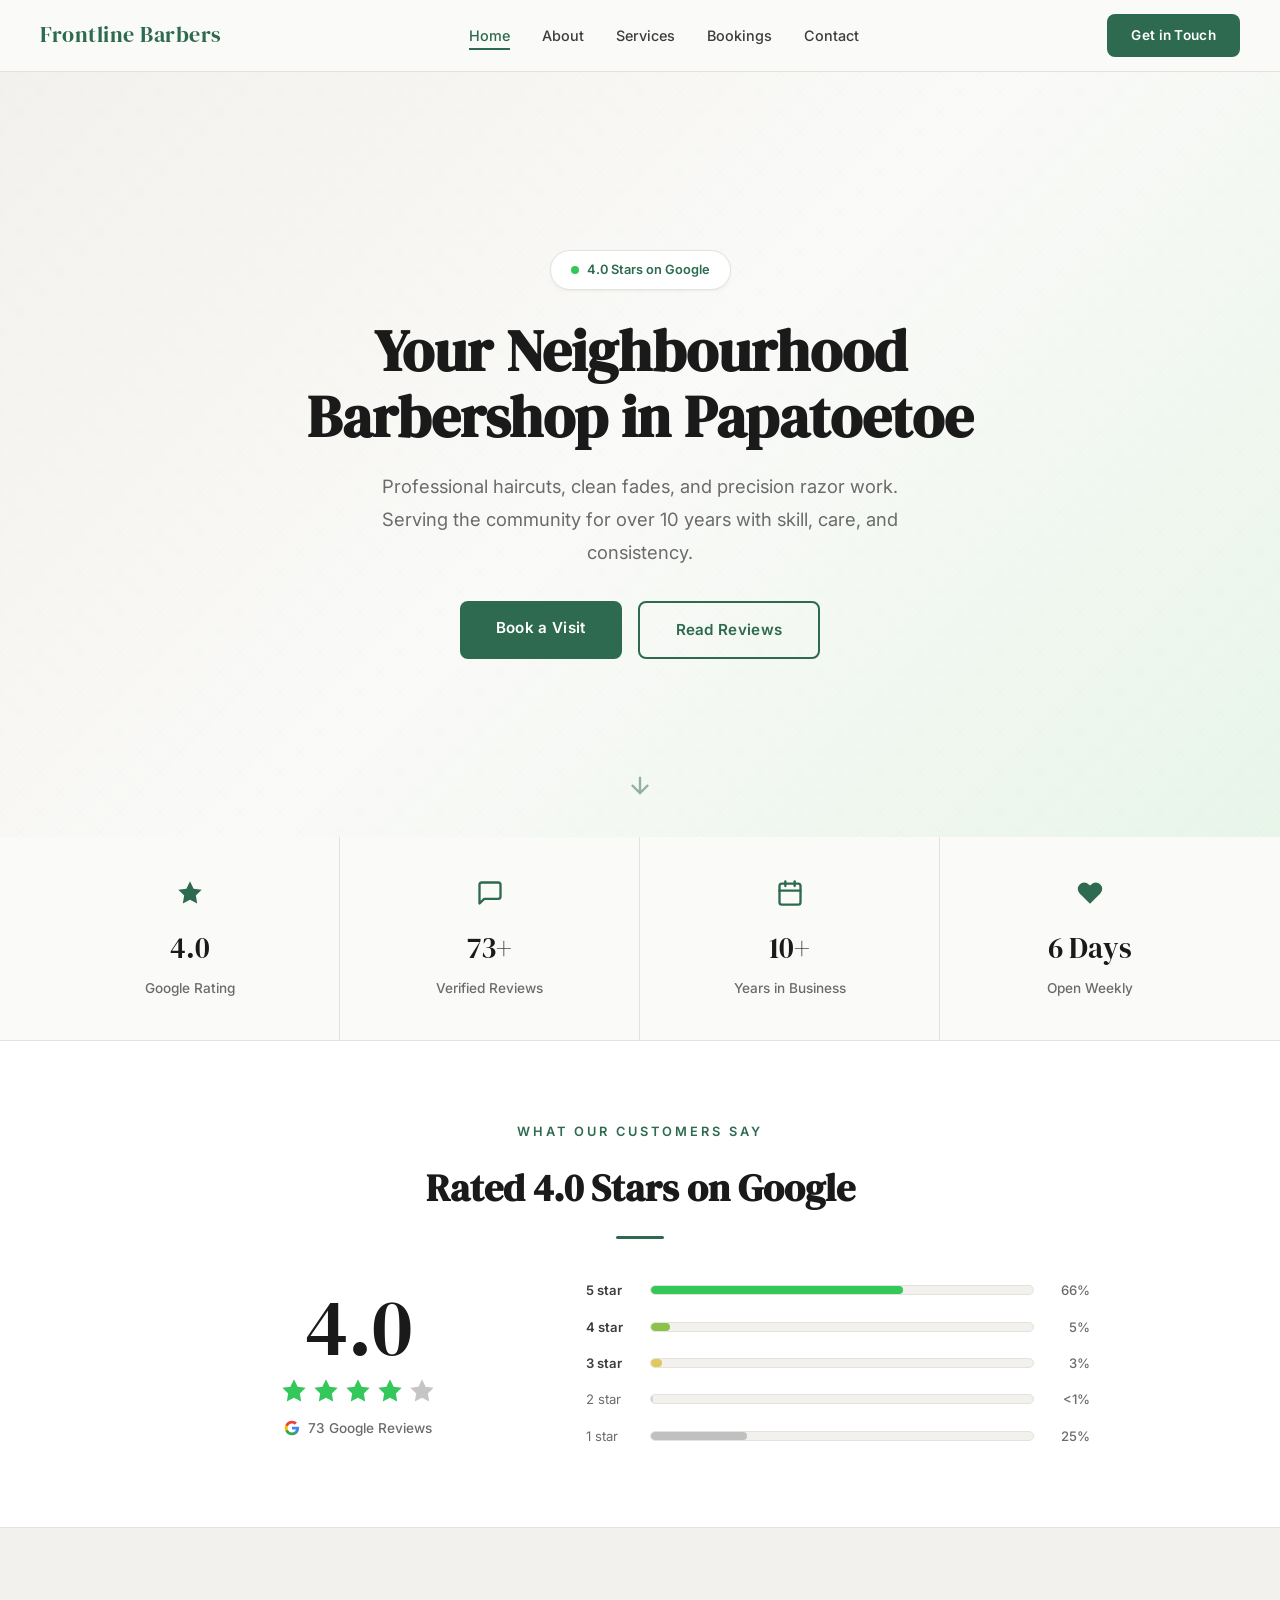
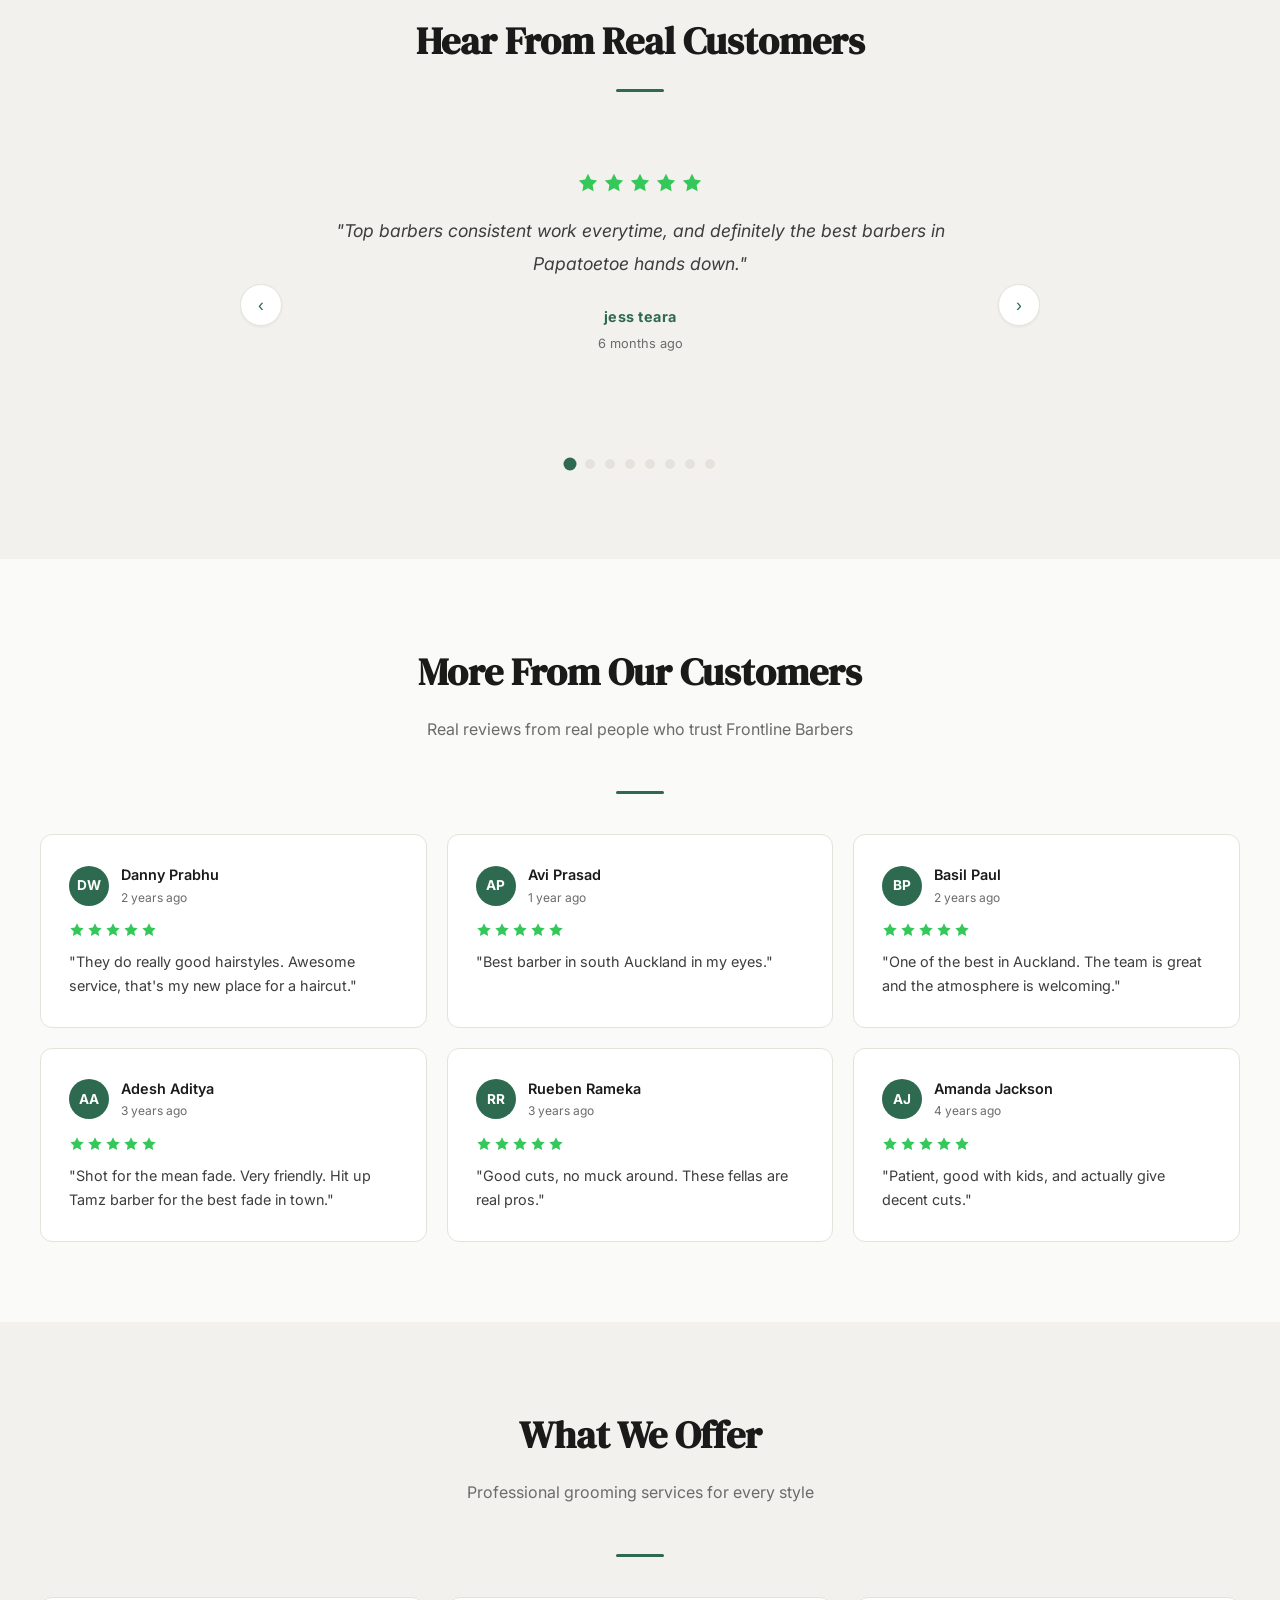
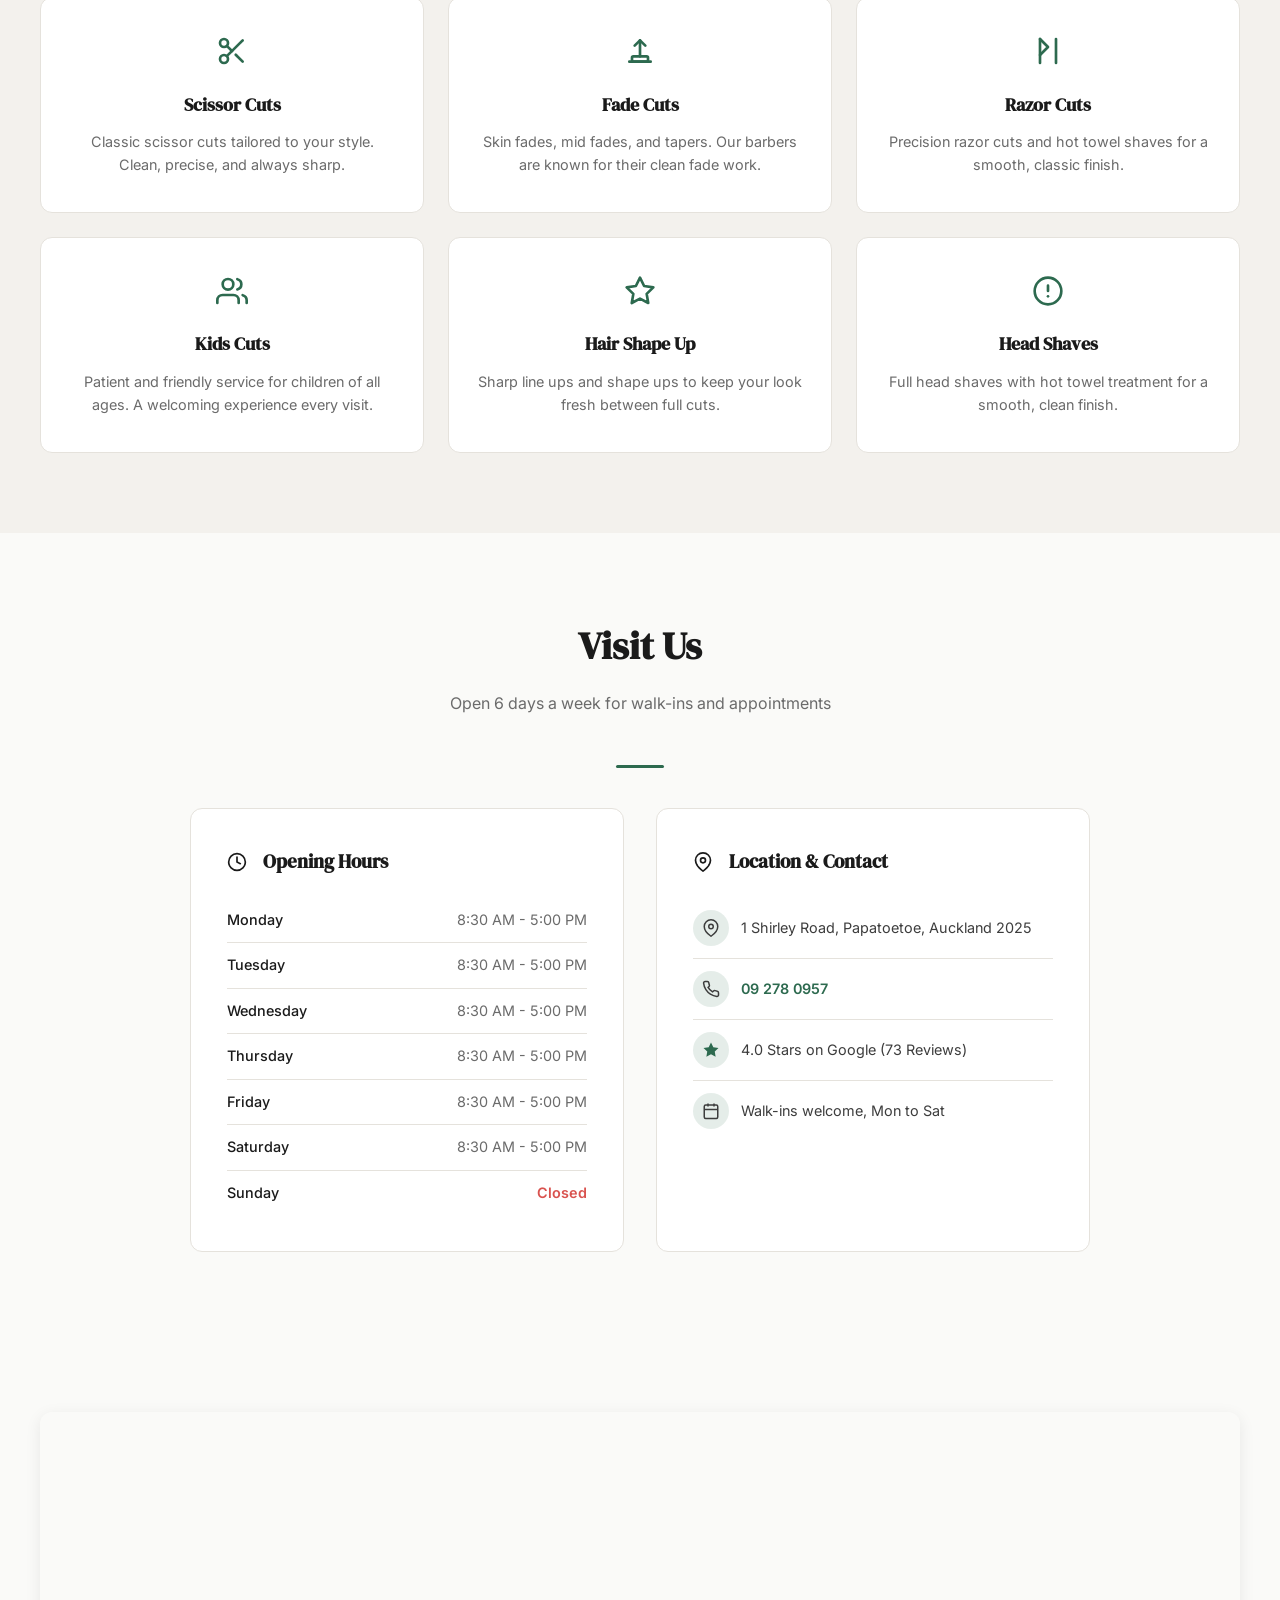
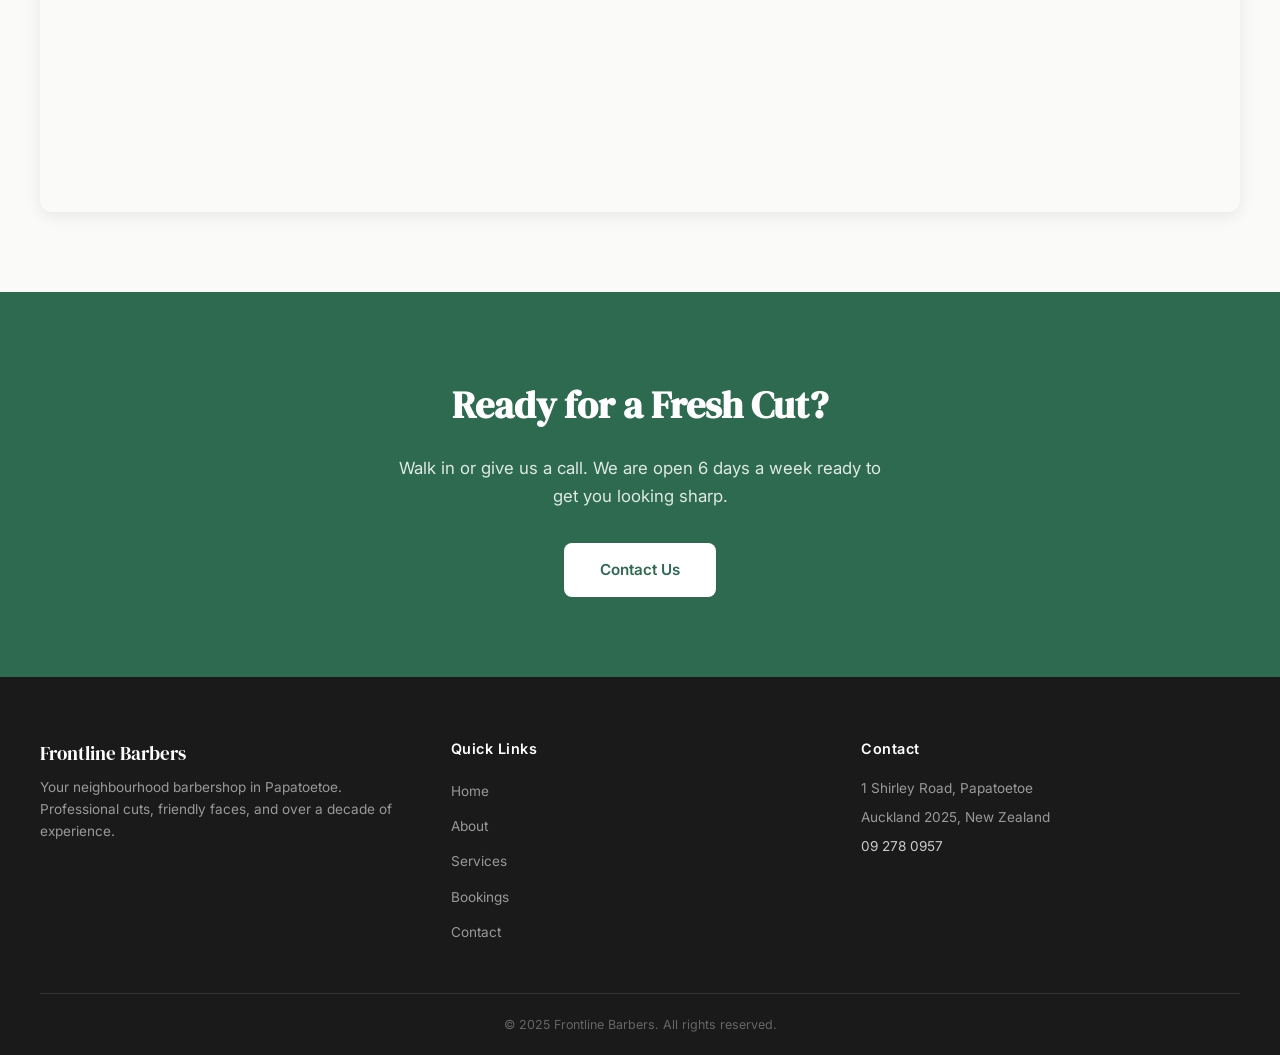
==== commit ac7b52ed: "fix: replace all decorative emoji with inline SVG icons across all pages" ====
--- a/index.html
+++ b/index.html
@@ -64,22 +64,22 @@
     <section class="section" style="padding-top:0;padding-bottom:0;">
         <div class="trust-strip fade-in">
             <div class="trust-item">
-                <div class="trust-icon">&#9733;</div>
+                <div class="trust-icon"><svg width="28" height="28" viewBox="0 0 24 24" fill="var(--color-accent)" stroke="none"><polygon points="12,2 15.09,8.26 22,9.27 17,14.14 18.18,21.02 12,17.77 5.82,21.02 7,14.14 2,9.27 8.91,8.26"/></svg></div>
                 <div class="trust-number">4.0</div>
                 <div class="trust-label">Google Rating</div>
             </div>
             <div class="trust-item">
-                <div class="trust-icon">&#128172;</div>
+                <div class="trust-icon"><svg width="28" height="28" viewBox="0 0 24 24" fill="none" stroke="var(--color-accent)" stroke-width="2" stroke-linecap="round" stroke-linejoin="round"><path d="M21 15a2 2 0 01-2 2H7l-4 4V5a2 2 0 012-2h14a2 2 0 012 2z"/></svg></div>
                 <div class="trust-number">73+</div>
                 <div class="trust-label">Verified Reviews</div>
             </div>
             <div class="trust-item">
-                <div class="trust-icon">&#128197;</div>
+                <div class="trust-icon"><svg width="28" height="28" viewBox="0 0 24 24" fill="none" stroke="var(--color-accent)" stroke-width="2" stroke-linecap="round" stroke-linejoin="round"><rect x="3" y="4" width="18" height="18" rx="2" ry="2"/><line x1="16" y1="2" x2="16" y2="6"/><line x1="8" y1="2" x2="8" y2="6"/><line x1="3" y1="10" x2="21" y2="10"/></svg></div>
                 <div class="trust-number">10+</div>
                 <div class="trust-label">Years in Business</div>
             </div>
             <div class="trust-item">
-                <div class="trust-icon">&#128151;</div>
+                <div class="trust-icon"><svg width="28" height="28" viewBox="0 0 24 24" fill="var(--color-accent)" stroke="none"><path d="M20.84 4.61a5.5 5.5 0 00-7.78 0L12 5.67l-1.06-1.06a5.5 5.5 0 00-7.78 7.78l1.06 1.06L12 21.23l7.78-7.78 1.06-1.06a5.5 5.5 0 000-7.78z"/></svg></div>
                 <div class="trust-number">6 Days</div>
                 <div class="trust-label">Open Weekly</div>
             </div>
@@ -400,32 +400,32 @@
 
         <div class="services-grid">
             <div class="service-card scale-in">
-                <div class="service-icon">&#9986;</div>
+                <div class="service-icon"><svg width="32" height="32" viewBox="0 0 24 24" fill="none" stroke="var(--color-accent)" stroke-width="2" stroke-linecap="round" stroke-linejoin="round"><circle cx="6" cy="6" r="3"/><path d="M8.12 8.12L12 12"/><path d="M20 4L8.12 15.88"/><circle cx="6" cy="18" r="3"/><path d="M14.8 14.8L20 20"/></svg></div>
                 <h3>Scissor Cuts</h3>
                 <p>Classic scissor cuts tailored to your style. Clean, precise, and always sharp.</p>
             </div>
             <div class="service-card scale-in">
-                <div class="service-icon">&#128136;</div>
+                <div class="service-icon"><svg width="32" height="32" viewBox="0 0 24 24" fill="none" stroke="var(--color-accent)" stroke-width="2" stroke-linecap="round" stroke-linejoin="round"><path d="M4 20h16"/><path d="M12 4v12"/><path d="M8 8l4-4 4 4"/><rect x="6" y="16" width="12" height="4" rx="1"/></svg></div>
                 <h3>Fade Cuts</h3>
                 <p>Skin fades, mid fades, and tapers. Our barbers are known for their clean fade work.</p>
             </div>
             <div class="service-card scale-in">
-                <div class="service-icon">&#129700;</div>
+                <div class="service-icon"><svg width="32" height="32" viewBox="0 0 24 24" fill="none" stroke="var(--color-accent)" stroke-width="2" stroke-linecap="round" stroke-linejoin="round"><path d="M6 3v18"/><path d="M6 3l6 6-6 6"/><line x1="18" y1="3" x2="18" y2="21"/></svg></div>
                 <h3>Razor Cuts</h3>
                 <p>Precision razor cuts and hot towel shaves for a smooth, classic finish.</p>
             </div>
             <div class="service-card scale-in">
-                <div class="service-icon">&#128118;</div>
+                <div class="service-icon"><svg width="32" height="32" viewBox="0 0 24 24" fill="none" stroke="var(--color-accent)" stroke-width="2" stroke-linecap="round" stroke-linejoin="round"><path d="M17 21v-2a4 4 0 00-4-4H5a4 4 0 00-4 4v2"/><circle cx="9" cy="7" r="4"/><path d="M23 21v-2a4 4 0 00-3-3.87"/><path d="M16 3.13a4 4 0 010 7.75"/></svg></div>
                 <h3>Kids Cuts</h3>
                 <p>Patient and friendly service for children of all ages. A welcoming experience every visit.</p>
             </div>
             <div class="service-card scale-in">
-                <div class="service-icon">&#10024;</div>
+                <div class="service-icon"><svg width="32" height="32" viewBox="0 0 24 24" fill="none" stroke="var(--color-accent)" stroke-width="2" stroke-linecap="round" stroke-linejoin="round"><polygon points="12 2 15.09 8.26 22 9.27 17 14.14 18.18 21.02 12 17.77 5.82 21.02 7 14.14 2 9.27 8.91 8.26"/></svg></div>
                 <h3>Hair Shape Up</h3>
                 <p>Sharp line ups and shape ups to keep your look fresh between full cuts.</p>
             </div>
             <div class="service-card scale-in">
-                <div class="service-icon">&#128170;</div>
+                <div class="service-icon"><svg width="32" height="32" viewBox="0 0 24 24" fill="none" stroke="var(--color-accent)" stroke-width="2" stroke-linecap="round" stroke-linejoin="round"><circle cx="12" cy="12" r="10"/><line x1="12" y1="8" x2="12" y2="12"/><line x1="12" y1="16" x2="12.01" y2="16"/></svg></div>
                 <h3>Head Shaves</h3>
                 <p>Full head shaves with hot towel treatment for a smooth, clean finish.</p>
             </div>
@@ -440,7 +440,7 @@
 
         <div class="info-grid">
             <div class="info-card fade-in-left">
-                <h3>&#128336; Opening Hours</h3>
+                <h3><svg width="20" height="20" viewBox="0 0 24 24" fill="none" stroke="currentColor" stroke-width="2" stroke-linecap="round" stroke-linejoin="round" style="vertical-align:middle;margin-right:6px;"><circle cx="12" cy="12" r="10"/><polyline points="12 6 12 12 16 14"/></svg>Opening Hours</h3>
                 <ul class="hours-list">
                     <li><span class="day">Monday</span><span class="time">8:30 AM - 5:00 PM</span></li>
                     <li><span class="day">Tuesday</span><span class="time">8:30 AM - 5:00 PM</span></li>
@@ -453,22 +453,22 @@
             </div>
 
             <div class="info-card fade-in-right">
-                <h3>&#128205; Location & Contact</h3>
+                <h3><svg width="20" height="20" viewBox="0 0 24 24" fill="none" stroke="currentColor" stroke-width="2" stroke-linecap="round" stroke-linejoin="round" style="vertical-align:middle;margin-right:6px;"><path d="M21 10c0 7-9 13-9 13s-9-6-9-13a9 9 0 0118 0z"/><circle cx="12" cy="10" r="3"/></svg>Location & Contact</h3>
                 <ul class="contact-info-list">
                     <li>
-                        <span class="contact-icon">&#128205;</span>
+                        <span class="contact-icon"><svg width="18" height="18" viewBox="0 0 24 24" fill="none" stroke="currentColor" stroke-width="2"><path d="M21 10c0 7-9 13-9 13s-9-6-9-13a9 9 0 0118 0z"/><circle cx="12" cy="10" r="3"/></svg></span>
                         <span>1 Shirley Road, Papatoetoe, Auckland 2025</span>
                     </li>
                     <li>
-                        <span class="contact-icon">&#128222;</span>
+                        <span class="contact-icon"><svg width="18" height="18" viewBox="0 0 24 24" fill="none" stroke="currentColor" stroke-width="2"><path d="M22 16.92v3a2 2 0 01-2.18 2 19.79 19.79 0 01-8.63-3.07 19.5 19.5 0 01-6-6 19.79 19.79 0 01-3.07-8.67A2 2 0 014.11 2h3a2 2 0 012 1.72c.127.96.361 1.903.7 2.81a2 2 0 01-.45 2.11L8.09 9.91a16 16 0 006 6l1.27-1.27a2 2 0 012.11-.45c.907.339 1.85.573 2.81.7A2 2 0 0122 16.92z"/></svg></span>
                         <span><a href="tel:092780957" style="color:var(--color-accent);font-weight:600;">09 278 0957</a></span>
                     </li>
                     <li>
-                        <span class="contact-icon">&#9733;</span>
+                        <span class="contact-icon"><svg width="18" height="18" viewBox="0 0 24 24" fill="var(--color-accent)" stroke="none"><polygon points="12,2 15.09,8.26 22,9.27 17,14.14 18.18,21.02 12,17.77 5.82,21.02 7,14.14 2,9.27 8.91,8.26"/></svg></span>
                         <span>4.0 Stars on Google (73 Reviews)</span>
                     </li>
                     <li>
-                        <span class="contact-icon">&#128197;</span>
+                        <span class="contact-icon"><svg width="18" height="18" viewBox="0 0 24 24" fill="none" stroke="currentColor" stroke-width="2"><rect x="3" y="4" width="18" height="18" rx="2" ry="2"/><line x1="16" y1="2" x2="16" y2="6"/><line x1="8" y1="2" x2="8" y2="6"/><line x1="3" y1="10" x2="21" y2="10"/></svg></span>
                         <span>Walk-ins welcome, Mon to Sat</span>
                     </li>
                 </ul>
